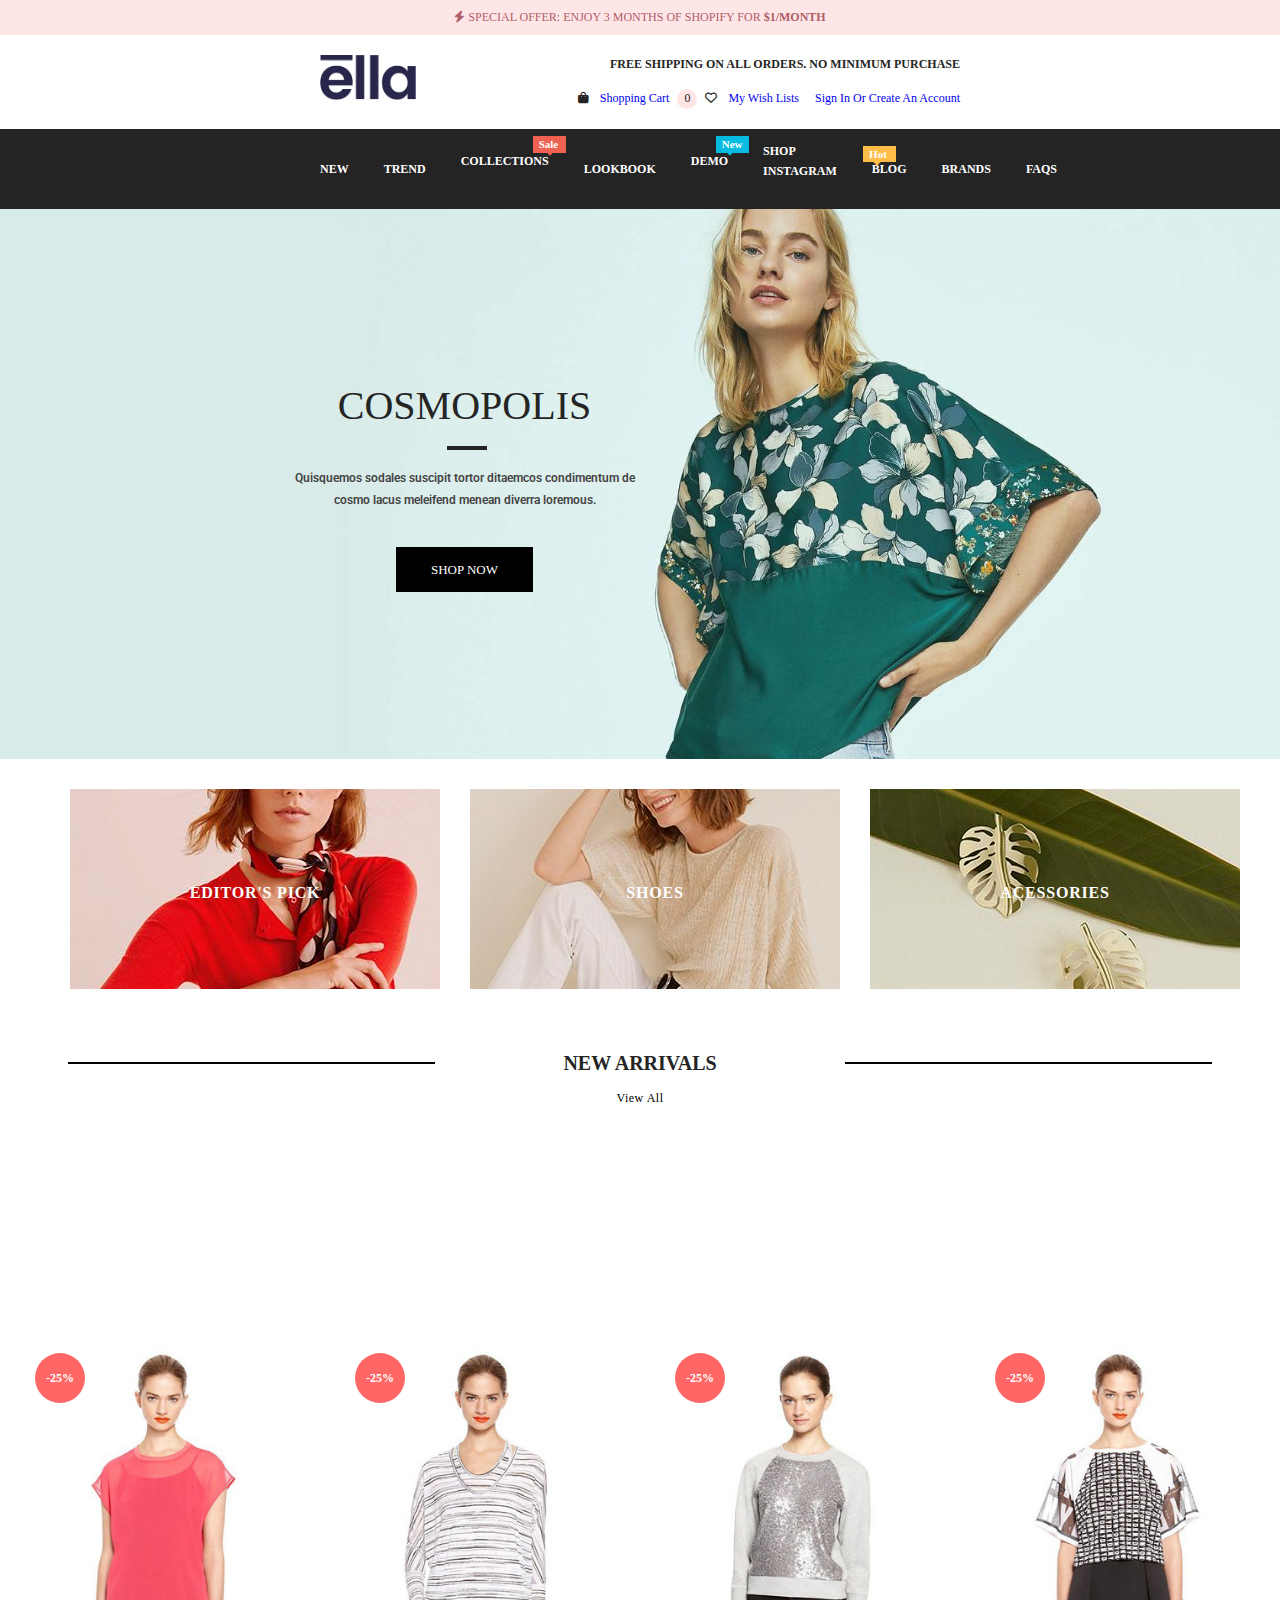
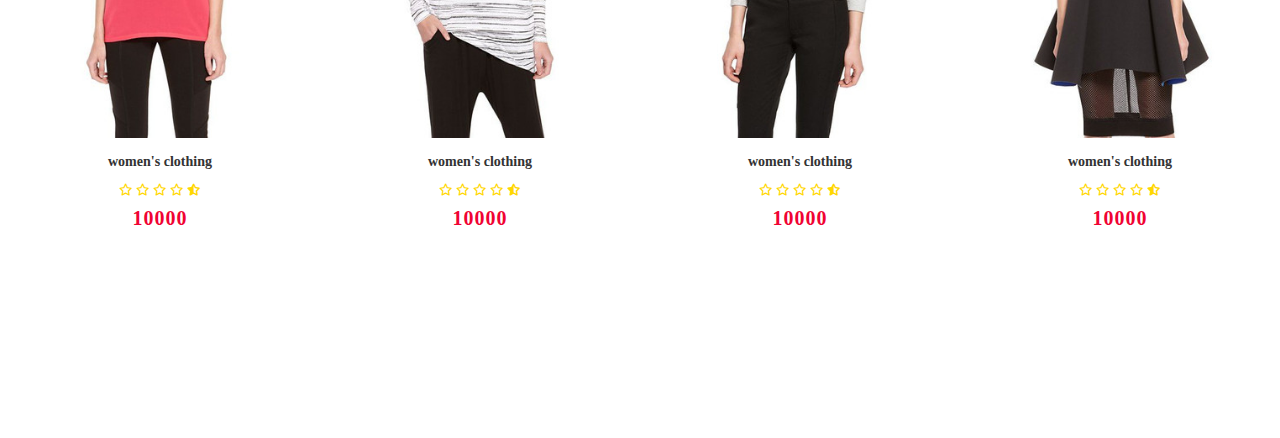
==== index.html @ 079ac56f "card" ====
<!DOCTYPE html>
<html lang="en">
  <head>
    <meta charset="UTF-8" />
    <meta http-equiv="X-UA-Compatible" content="IE=edge" />
    <meta name="viewport" content="width=device-width, initial-scale=1.0" />
    <title>Ella Demo - Test of HaloSoft</title>

    <!-- 
    - favicon
  -->
    <link rel="icon" href="./assets/images/icon.png" type="image/x-icon" />

    <!-- 
    - custom css link
  -->
    <link rel="stylesheet" href="./assets/css/style.css" />

    <!-- 
    - google font link
  -->
    <link rel="preconnect" href="https://fonts.googleapis.com" />
    <link rel="preconnect" href="https://fonts.gstatic.com" crossorigin />
    <link
      href="https://fonts.googleapis.com/css2?family=Roboto:wght@100&display=swap"
      rel="stylesheet"
    />

    <!-- 
    - preload images
  -->
    <link rel="preload" as="image" href="./assets/images/logo.png" />
    <link rel="preload" as="image" href="./assets/images/hero-banner-1.jpg" />
    <link rel="preload" as="image" href="./assets/images/hero-banner-2.jpg" />
    <link rel="preload" as="image" href="./assets/images/hero-banner-3.jpg" />

    <link
      rel="stylesheet"
      href="https://cdnjs.cloudflare.com/ajax/libs/font-awesome/6.4.2/css/all.min.css"
    />
  </head>

  <body id="top">
    <!-- 
    - #HEADER
  -->
    <header class="header">
      <div class="alert">
        <p class="alert-text">
          <i class="fa-solid fa-bolt"></i> special offer: enjoy 3 months of
          shopify for <b>$1/month</b>
        </p>
        <!-- <div class="ribbon"></div> -->
      </div>
      <div class="header-top">
        <div class="header-top-left">
          <a href="#" class="logo">
            <img
              src="./assets/images/logo.png"
              alt="logo"
              width="96"
              height="45"
            />
          </a>
        </div>
        <div class="header-top-right">
          <div class="header-top-right-content">
            <p class="text-noti">
              free shipping on all orders. no minimum purchase
            </p>
          </div>
          <div class="header-top-right-action">
            <div class="header-top-right-action-item">
              <i class="fa-solid fa-bag-shopping"></i
              ><a href="#" class="action-item"> shopping cart </a>
            </div>
            <div class="header-top-right-action-item">
              <p class="count-shopping-cart">0</p>
            </div>
            <div
              class="header-top-right-action-item header-top-right-action-item-middle"
            >
              <i class="fa-regular fa-heart"></i
              ><a href="#" class="action-item"> my wish lists </a>
            </div>
            <div
              class="header-top-right-action-item header-top-right-action-item-end"
            >
              <a href="#" class="action-item"> sign in or create an account </a>
            </div>
          </div>
        </div>
      </div>
      <div class="menu-sticky">
        <div class="menu-container">
          <ul class="menu-container-list">
            <li class="menu-container-list-item">
              <a href="#" class="list-item-link">new</a>
            </li>
            <li class="menu-container-list-item">
              <a href="#" class="list-item-link">trend</a>
            </li>

            <li class="menu-container-list-item">
              <a href="#" class="list-item-link">
                <span class="text">
                  collections
                  <span class="text-new-label">
                    <div class="ribbon-sale">
                      <p class="text-ribbon">Sale</p>
                    </div>
                  </span>
                </span>
              </a>
            </li>

            <li class="menu-container-list-item">
              <a href="#" class="list-item-link">lookbook</a>
            </li>
            <li class="menu-container-list-item">
              <a href="#" class="list-item-link"
                ><span class="text">
                  demo
                  <span class="text-new-label">
                    <div class="ribbon-new">
                      <p class="text-ribbon">new</p>
                    </div>
                  </span>
                </span></a
              >
            </li>
            <li class="menu-container-list-item">
              <a href="#" class="list-item-link"
                ><span class="text">
                  shop instagram
                  <span class="text-new-label">
                    <div class="ribbon-hot">
                      <p class="text-ribbon">hot</p>
                    </div>
                  </span>
                </span></a
              >
            </li>
            <li class="menu-container-list-item">
              <a href="#" class="list-item-link">blog</a>
            </li>
            <li class="menu-container-list-item">
              <a href="#" class="list-item-link">brands</a>
            </li>
            <li class="menu-container-list-item">
              <a href="#" class="list-item-link">faqs</a>
            </li>
          </ul>
        </div>
      </div>
      <main>
        <article>
          <!-- HERO -->
          <div class="container-hero">
            <div class="wrapper">
              <div class="wrapper-holder">
                <div
                  id="hero-1"
                  style="background-image: url('./assets/images/hero-1.png')"
                >
                  <div class="container">
                    <h1 class="hero-title">
                      cosmopolis
                      <div class="hr-bottom-hero-title"></div>
                    </h1>
                    <p class="hero-text">
                      Quisquemos sodales suscipit tortor ditaemcos condimentum
                      de cosmo lacus meleifend menean diverra loremous.
                    </p>
                    <a href="#" class="btn"> Shop Now </a>
                  </div>
                </div>
                <div
                  id="hero-3"
                  style="background-image: url('./assets/images/hero-3.png')"
                ></div>
                <div
                  id="hero-2"
                  style="background-image: url('./assets/images/hero-2.png')"
                >
                  <div class="container">
                    <h1 class="hero-title">
                      cosmopolis
                      <div class="hr-bottom-hero-title"></div>
                    </h1>
                    <p class="hero-text">
                      Quisquemos sodales suscipit tortor ditaemcos condimentum
                      de cosmo lacus meleifend menean diverra loremous.
                    </p>
                    <a href="#" class="btn"> Shop Now </a>
                  </div>
                </div>
              </div>
            </div>
            <div class="button-holder">
              <a href="#hero-1" class="button"></a>
              <a href="#hero-3" class="button"></a>
              <a href="#hero-2" class="button"></a>
            </div>
          </div>
        </article>
      </main>
      <div class="section-themevale">
        <div class="container-section-themevale">
          <div class="themevale-collection">
            <div class="item-collection">
              <div class="image-collection">
                <a href="#" class="image-wrapper">
                  <img
                    class="image-collection-1"
                    src="./assets/images/image-collection-1.jpg"
                    alt=""
                    srcset=""
                  />
                </a>
              </div>
              <div class="content-wrapper">
                <a href="#" class="title">editor's pick</a>
              </div>
            </div>
            <div class="item-collection">
              <div class="image-collection">
                <a href="#" class="image-wrapper">
                  <img
                    src="./assets/images/image-collection-2.jpg"
                    alt=""
                    srcset=""
                  />
                </a>
              </div>
              <div class="content-wrapper">
                <a href="#" class="title">shoes</a>
              </div>
            </div>
            <div class="item-collection">
              <div class="image-collection">
                <a href="#" class="image-wrapper">
                  <img
                    src="./assets/images/image-collection-3.jpg"
                    alt=""
                    srcset=""
                  />
                </a>
              </div>
              <div class="content-wrapper">
                <a href="#" class="title">acessories</a>
              </div>
            </div>
          </div>
        </div>
      </div>
      <div class="container-collection">
        <h2 class="collections-title">new arrivals</h2>
      </div>
      <div class="view-all">
        <a href="#">view all</a>
      </div>
      <div class="container-collection-items">
        <div class="card">
          <img src="./assets/images/card-1.jpg" alt="" srcset="" />
          <span class="discount">-25%</span>
          <div class="panel">
            <a href="#"><i class="fa-regular fa-heart"></i></a>
            <a href="#"><i class="fa-solid fa-share"></i></a>
            <a href="#"><i class="fa-solid fa-magnifying-glass"></i></a>
          </div>
          <a href="#"><button>add to cart</button></a>
          <div class="info">
            <h3>women's clothing</h3>
            <div class="stars">
              <i class="fa-regular fa-star"></i>
              <i class="fa-regular fa-star"></i>
              <i class="fa-regular fa-star"></i>
              <i class="fa-regular fa-star"></i>
              <i class="fa-solid fa-star-half-stroke"></i>
            </div>
            <strong class="price">10000</strong>
          </div>
        </div>
        <div class="card">
          <img src="./assets/images/card-2.jpg" alt="" srcset="" />
          <span class="discount">-25%</span>
          <div class="panel">
            <a href="#"><i class="fa-regular fa-heart"></i></a>
            <a href="#"><i class="fa-solid fa-share"></i></a>
            <a href="#"><i class="fa-solid fa-magnifying-glass"></i></a>
          </div>
          <a href="#"><button>add to cart</button></a>
          <div class="info">
            <h3>women's clothing</h3>
            <div class="stars">
              <i class="fa-regular fa-star"></i>
              <i class="fa-regular fa-star"></i>
              <i class="fa-regular fa-star"></i>
              <i class="fa-regular fa-star"></i>
              <i class="fa-solid fa-star-half-stroke"></i>
            </div>
            <strong class="price">10000</strong>
          </div>
        </div>
        <div class="card">
          <img src="./assets/images/card-4.jpg" alt="" srcset="" />
          <span class="discount">-25%</span>
          <div class="panel">
            <a href="#"><i class="fa-regular fa-heart"></i></a>
            <a href="#"><i class="fa-solid fa-share"></i></a>
            <a href="#"><i class="fa-solid fa-magnifying-glass"></i></a>
          </div>
          <a href="#"><button>add to cart</button></a>
          <div class="info">
            <h3>women's clothing</h3>
            <div class="stars">
              <i class="fa-regular fa-star"></i>
              <i class="fa-regular fa-star"></i>
              <i class="fa-regular fa-star"></i>
              <i class="fa-regular fa-star"></i>
              <i class="fa-solid fa-star-half-stroke"></i>
            </div>
            <strong class="price">10000</strong>
          </div>
        </div>
        <div class="card">
          <img src="./assets/images/card-3.jpg" alt="" srcset="" />
          <span class="discount">-25%</span>
          <div class="panel">
            <a href="#"><i class="fa-regular fa-heart"></i></a>
            <a href="#"><i class="fa-solid fa-share"></i></a>
            <a href="#"><i class="fa-solid fa-magnifying-glass"></i></a>
          </div>
          <a href="#"><button>add to cart</button></a>
          <div class="info">
            <h3>women's clothing</h3>
            <div class="stars">
              <i class="fa-regular fa-star"></i>
              <i class="fa-regular fa-star"></i>
              <i class="fa-regular fa-star"></i>
              <i class="fa-regular fa-star"></i>
              <i class="fa-solid fa-star-half-stroke"></i>
            </div>
            <strong class="price">10000</strong>
          </div>
        </div>
      </div>
    </header>
  </body>
</html>
---- assets/css/style.css ----
/*-----------------------------------*\
  #style.css
\*-----------------------------------*/

/*-----------------------------------*\
  #CUSTOM PROPERTY
\*-----------------------------------*/

:root {
  /**
   * colors
   */

  /* /////////////////// */
  --black-00: hsl(0, 0%, 14%);
  --blue-00: hsl(190, 95%, 45%);
  --blue-01: hsl(223, 48%, 52%);
  --gray-00: hsl(0, 0%, 29%);
  --gray-01: hsl(0, 0%, 91%);
  --gray-02: hsl(0, 0%, 49%);
  --green-00: hsl(165, 83%, 43%);
  --red-00: hsl(0, 100%, 95%);
  --red-01: hsl(353, 34%, 53%);
  --red-02: hsl(6, 83%, 63%);
  --white-00: hsl(0, 0%, 100%);
  --yellow-00: hsl(38, 100%, 64%);
  --yellow-01: hsl(57, 100%, 50%);
  /**
   * gradient color
   */
  --gradient: linear-gradient(to right, transparent 50%, var(--white_30) 100%);

  /**
   * typography
   */
  /* font-family */
  --ff-poppins: "Roboto", sans-serif;
  /* font-size */
  --fs-8: 0.5rem;
  --fs-9: 0.5625rem;
  --fs-10: 0.625rem;
  --fs-11: 0.6875rem;
  --fs-12: 0.75rem;
  --fs-40: 2.5rem;
  /* font-weight */
  --fw-400: 400;
  --fw-500: 500;
  --fw-600: 600;
  --fw-700: 700;
  --fw-800: 800;
  --fw-900: 900;
  --fw-b: bold;

  /**
   * spacing
   */
  --padding-6: 0.375rem;
  --padding-8: 0.5rem;
  --padding-12: 0.75rem;
  --padding-13: 0.8125rem;
  --padding-14: 0.875rem;
  --pading-15: 0.9375rem;
  --padding-16: 1rem;
  --padding-20: 1.25rem;
  --padding-320: 20rem;

  --margin-8: 0.5rem;
  --margin-15: 0.9375rem;
  --margin-25: 1.5625rem;
  --margin-35: 2.1875rem;
  --margin-160: 9.975rem;
  --margin-200: 12.5rem;
  --margin-300: 18.75rem;
  --width-20: 20px;
  /**
   * shadow
   */
  --shadow-1: 0 8px 16px var(--black_15);

  /**
   * radius
   */

  --radius-50: 50px;

  /**
   * transition
   */
  --transition-1: 0.25s ease;
  --transition-2: 0.5s ease;
  --transition-3: 1s ease;
  --cubic-in: cubic-bezier(0.51, 0.03, 0.64, 0.28);
  --cubic-out: cubic-bezier(0.33, 0.85, 0.4, 0.96);
}

/*-----------------------------------*\
  #RESET
\*-----------------------------------*/

*,
*::before,
*::after {
  margin: 0;
  padding: 0;
  box-sizing: border-box;
}
body {
  background-color: var(--white-00);
  color: var(--black-00);
  font-size: var(--fs-12);
  font-weight: var(--fw-500);
  line-height: 1.6;
}
html {
  font-family: var(--ff-roboto);
}
html,
body {
  max-width: 100%;
  overflow-x: hidden;
}
/*-----------------------------------*\
  #REUSED STYLE
\*-----------------------------------*/

/*-----------------------------------*\
  #HEADER
\*-----------------------------------*/
.alert {
  background-color: var(--red-00);
  color: var(--red-01);
  padding-top: var(--padding-8);
  padding-bottom: var(--padding-8);
}
.alert-text {
  text-transform: uppercase;
  font-size: var(--fs-12);
  text-align: center;
  font-weight: var(--fw-500);
}
.header-top {
  display: flex;
  justify-content: space-between;
  padding: var(--padding-20);
  margin: 0 var(--margin-300);
}

.header-top-right-content {
  font-weight: var(--fw-600);
  text-transform: uppercase;
  font-size: var(--fs-12);
  text-align: right;
  margin-bottom: var(--margin-15);
}
.header-top-right-action {
  display: flex;
  float: right;
  text-align: right;
  text-transform: capitalize;
  font-weight: var(--fw-400);
}

.header-top-right-action-item-middle,
.header-top-right-action-item-end {
  margin-left: var(--margin-8);
}
.action-item {
  margin-left: var(--margin-8);
  text-decoration: none;
}

.count-shopping-cart {
  background-color: var(--red-00);
  border-radius: 50%;
  width: 20px;
  height: 20px;
  /* line-height: 20px; */
  text-align: center;
  margin-left: var(--margin-8);
}
.menu-sticky {
  background-color: var(--black-00);
  position: relative;
}
.menu-container {
  margin: 0 auto;
  padding: 0 var(--padding-320);
}

.menu-container-list {
  display: flex;
  /* justify-content: space-between; */
  align-items: center;
  text-transform: uppercase;
  list-style: none;
}

.menu-container-list-item {
  margin-right: var(--margin-35);
  padding-top: var(--padding-13);
  padding-bottom: var(--padding-12);
}
.list-item-link {
  color: white;
  text-decoration: none;
  font-weight: var(--fw-600);
}
.ribbon-sale {
  background-color: var(--red-02);
  height: 16.6px;
  width: 33.24px;
  bottom: 35px;
  left: 72px;
  /* margin: 50px; */
  position: relative;
  box-shadow: var(--shadow-1);
}
.ribbon-sale:before {
  content: "";
  position: absolute;
  top: 10px;
  left: 13px;
  width: 8px;
  height: 8px;
  background-color: var(--red-02);
  transform: rotate(45deg);
}
.text-ribbon {
  position: absolute;
  color: var(--white-00);
  font-size: var(--fs-11);
  font-weight: var(--fw-600);
  text-transform: capitalize;
  padding: 0 var(--padding-6);
}
.ribbon-new {
  background-color: var(--blue-00);
  height: 16.6px;
  width: 33.24px;
  bottom: 35px;
  left: 25px;
  /* margin: 50px; */
  position: relative;
  box-shadow: var(--shadow-1);
}
.ribbon-new:before {
  content: "";
  position: absolute;
  top: 10px;
  left: 10px;
  width: 8px;
  height: 8px;
  background-color: var(--blue-00);
  transform: rotate(45deg);
}
.ribbon-hot {
  background-color: var(--yellow-00);
  height: 16.6px;
  width: 33.24px;
  bottom: 35px;
  left: 100px;
  /* margin: 50px; */
  position: relative;
  box-shadow: var(--shadow-1);
}
.ribbon-hot:before {
  content: "";
  position: absolute;
  top: 10px;
  left: 10px;
  width: 8px;
  height: 8px;
  background-color: var(--yellow-00);
  transform: rotate(45deg);
}
/*-----------------------------------*\
  #MOBILE NAVBAR
\*-----------------------------------*/

/*-----------------------------------*\
  #HERO
\*-----------------------------------*/
.container-hero {
  position: relative;
}
.container-hero .wrap {
  width: 60vw;
  height: 75vh;
  box-shadow: 10px 10px 20px rgba(0, 0, 0, 0.6);
  margin: 5rem auto;
  overflow: hidden;
}
.container-hero .wrapper-holder {
  display: grid;
  grid-template-columns: repeat(3, 100%);
  height: 100%;
  width: 100%;
  animation: slider 30s ease-in-out infinite alternate;
}
.container-hero #hero-1 {
  background-position: center;
}
.container-hero #hero-2 {
  background-position: center;
}
.container-hero #hero-3 {
  background-position: center;
}

.container .button-holder .button {
  background-color: white;
  width: 15px;
  height: 15px;
  border-radius: 15px;
  display: inline-block;
  margin: 0.3rem;
}
.container .button-holder {
  position: absolute;
  left: 45%;
  bottom: 0%;
}
.button:hover {
  box-shadow: 0px 0px 7px 4px rgba(0, 255, 255, 0.6);
}
@keyframes slider {
  0% {
    transform: translateX(0%);
  }
  10% {
    transform: translateX(-100%);
  }
  20% {
    transform: translateX(-100%);
  }
  30% {
    transform: translateX(-200%);
  } /* 
  40% {
    transform: translateX(-200%);
  }
  50% {
    transform: translateX(-200%);
  }
  60% {
    transform: translateX(-300%);
  }
  70% {
    transform: translateX(-300%);
  }
  80% {
    transform: translateX(-300%);
  }
  90% {
    transform: translateX(0%);
  }
  100% {
    transform: translateX(0%);
  } */
}

#hero-1,
#hero-2,
#hero-3 {
  background-repeat: no-repeat;
  background-size: cover;
  background-position: center;
  min-height: 550px;
  display: flex;
  justify-content: space-between;
  align-items: center;
  position: relative;
}
.container {
  padding: 25px 30px;
  text-align: center;
  position: absolute;
  left: 20%;
}
.hero-title {
  margin-bottom: 20px;
  padding-bottom: 12px;
  /* display: block; */
  text-transform: uppercase;
  font-size: var(--fs-40);
  font-weight: 300;
  line-height: 1.5;
  position: relative;
}

.hr-bottom-hero-title {
  width: 40px;
  margin: 0 auto;
  border: 2px solid var(--black-00);
  position: absolute;
  left: 45%;
  top: 70px;
}
.hero-text {
  color: hsl(0, 0%, 27%);
  font-family: "Roboto", sans-serif;
  font-size: 12px;
  line-height: 1.8;
  max-width: 51ch;
  margin-bottom: 35px;
  font-weight: 600;
}
.btn {
  background-color: black;
  color: white;
  font-size: 13px;
  padding: 13px 35px 12px;
  display: flex;
  text-decoration: none;
  text-transform: uppercase;
  width: fit-content;
  margin: 0 auto;
}
.btn:hover {
  background-color: var(--white-00);
  color: var(--black-00);
  transition: 0.3s ease;
}
/*-----------------------------------*\
  #THEMEVALE
\*-----------------------------------*/
.section-themevale {
  padding-top: 30px;
  padding-bottom: 50px;
}
.container-section-themevale {
  /* width: 100%; */
  /* margin: 0; */
  padding: 0 15px;
  max-width: 1200px;
  margin-left: auto;
  margin-right: auto;
  position: relative;
}
.themevale-collection {
  display: flex;
  width: auto;
  max-width: none;
}
.item-collection {
  padding: 0 15px;
  text-align: center;
  position: relative;
  font-size: 1rem;
  color: white;
}
.item-collection:hover {
  font-style: underline;
}
.image-wrapper {
  display: block;
  overflow: hidden;
  position: relative;
} /* width: 100%; */
/* .content-wrapper a {
  padding: 15px;
  position: absolute;
  top: 50%;
  left: 50%;
  transform: translate(-50%, -50%);
  z-index: 3;
  display: block;
 
  text-transform: uppercase;
  text-decoration: none;
  color: white;
  font-weight: 700;
  letter-spacing: 0.05rem;
} */
/* .content-wrapper a:before {
  content: "";
  position: absolute;
  bottom: 12px;
  height: 1px;
  width: 0;
  background-color: white;
  border-radius: 50px;
  transition: width 0.3s ease;
}
.content-wrapper a:hover:before {
  width: 80%;
  align-content: center;
} */
.content-wrapper a {
  position: absolute;
  text-decoration: none;
  color: #a0a0a0;
  letter-spacing: 0.5px;
  padding: 8px;
  top: 50%;
  left: 50%;
  transform: translate(-50%, -50%);
  z-index: 3;
  display: block;
  text-transform: uppercase;
  color: white;
  font-weight: 700;
  letter-spacing: 0.05rem;
}
.content-wrapper a:after {
  content: "";
  position: absolute;
  background-color: #ffffff;
  height: 1px;
  width: 0;
  left: 0;
  bottom: 1px;
  transition: 0.3s;
}
.content-wrapper a:hover {
  color: #ffffff;
}
.content-wrapper a:hover:after {
  width: 100%;
}
/*-----------------------------------*\
  #COLLECTION
\*-----------------------------------*/
.container-collection {
  display: flex;
  justify-content: center;
  align-items: center;
}
.collections-title {
  font-size: 20px;
  text-transform: uppercase;
  display: grid;
  grid-template-columns: 2.4fr 1fr 2.4fr;
  align-items: center;
  column-gap: 8rem;
}
.collections-title:before,
.collections-title:after {
  content: "";
  height: 2px;
  background-color: #000;
  display: inline-block;
}
.view-all {
  text-align: center;
  margin-top: 10px;
  margin-bottom: 30px;
}
.view-all a {
  position: relative;
  text-decoration: none;
  color: black;
  letter-spacing: 0.5px;
  text-transform: capitalize;
  padding: 0 10px;
}
.view-all a:after {
  content: "";
  position: absolute;
  background-color: black;
  height: 1px;
  width: 0;
  left: 0;
  bottom: -2px;
  transition: 0.3s;
}
.view-all a:hover {
  color: black;
}
.view-all a:hover:after {
  width: 90%;
}
.container-collection-items {
  min-height: 100vh;
  display: flex;
  align-items: center;
  justify-content: center;
  flex-wrap: wrap;
  padding: 40px 0;
}
.card {
  height: 500px;
  width: 280px;
  overflow: hidden;
  position: relative;
  margin: 20px;
}
.card img {
  width: 100%;
  height: 80%;
  object-fit: cover;
}
.card .info {
  text-align: center;
  line-height: 25px;
}
.card .info h3 {
  color: #333;
  padding-top: 5px;
}
.card .info .stars i {
  color: gold;
  padding: 10px 0;
}
.card .info .price {
  font-size: 20px;
  color: #f00333;
  letter-spacing: 1px;
}
.card .discount {
  position: absolute;
  top: 15px;
  left: 15px;
  height: 50px;
  width: 50px;
  display: block;
  background-color: rgba(255, 0, 0, 0.6);
  color: #fff;
  font-weight: bold;
  border-radius: 50%;
  text-align: center;
  line-height: 50px;
}
.card .panel {
  position: absolute;
  top: 15px;
  right: -50%;
  width: 45px;
  background: rgba(255, 255, 255, 0.8);
  display: flex;
  align-items: center;
  flex-flow: column;
  opacity: 0;
}
.card:hover .panel {
  right: 15px;
  opacity: 1;
}
.card .panel a {
  font-size: 20px;
  color: #333;
  margin: 15px 0;
}
.card .panel a:hover {
  color: rgba(255, 0, 0, 0.9);
}
.card button {
  position: absolute;
  left: 50%;
  bottom: 0%;
  width: 140px;
  border: none;
  outline: none;
  background: rgba(0, 0, 0, 0.6);
  color: #fff;
  font-size: 15px;
  transform: translateX(-50%);
  font-weight: 600;
  cursor: pointer;
  opacity: 0;
  transition-delay: 0.2s;
}
.card:hover button {
  opacity: 1;
  bottom: 25%;
}
.card button:hover {
  background: rgba(255, 0, 0, 0.6);
}
/*-----------------------------------*\
  #SHOP
\*-----------------------------------*/

/*-----------------------------------*\
  #BANNER
\*-----------------------------------*/

/*-----------------------------------*\
  #FEATURE
\*-----------------------------------*/

/*-----------------------------------*\
  #OFFER
\*-----------------------------------*/

/*-----------------------------------*\
  #BLOG
\*-----------------------------------*/

/*-----------------------------------*\
  #FOOTER
\*-----------------------------------*/

/*-----------------------------------*\
  #BACK TO TOP
\*-----------------------------------*/

/*-----------------------------------*\
  #MEDIA QUERIES
\*-----------------------------------*/

/**
 * responsive for larger than 575px screen
 */

/**
   * HEADER
   */

/**
   * HERO
   */

/**
   * BANNER
   */

/**
   * OFFER
   */

/**
 * responsive for larger than 768px screen
 */

/**
   * CUSTOM PROPERTY
   */

/**
     * typography
     */

/**
   * REUSED STYLE
   */

/**
   * COLLECTION
   */

/**
   * BANNER
   */

/**
   * OFFER
   */

/**
   * FOOTER
   */

/**
 * responsive for larger than 992px screen
 */

/**
   * CUSTOM PROPERTY
   */

/**
     * spacing
     */

/**
   * REUSED STYLE
   */

/**
   * COLLECTION
   */

/**
   * BANNER
   */

/**
   * OFFER
   */

/**
   * FOOTER
   */

/**
 * responsive for larger than 1200px screen
 */

/**
   * REUSED STYLE
   */

/**
   * HEADER
   */

/**
   * HERO
   */

/**
   * BANNER
   */

/**
   * FEATURE
   */

/**
   * OFFER
   */
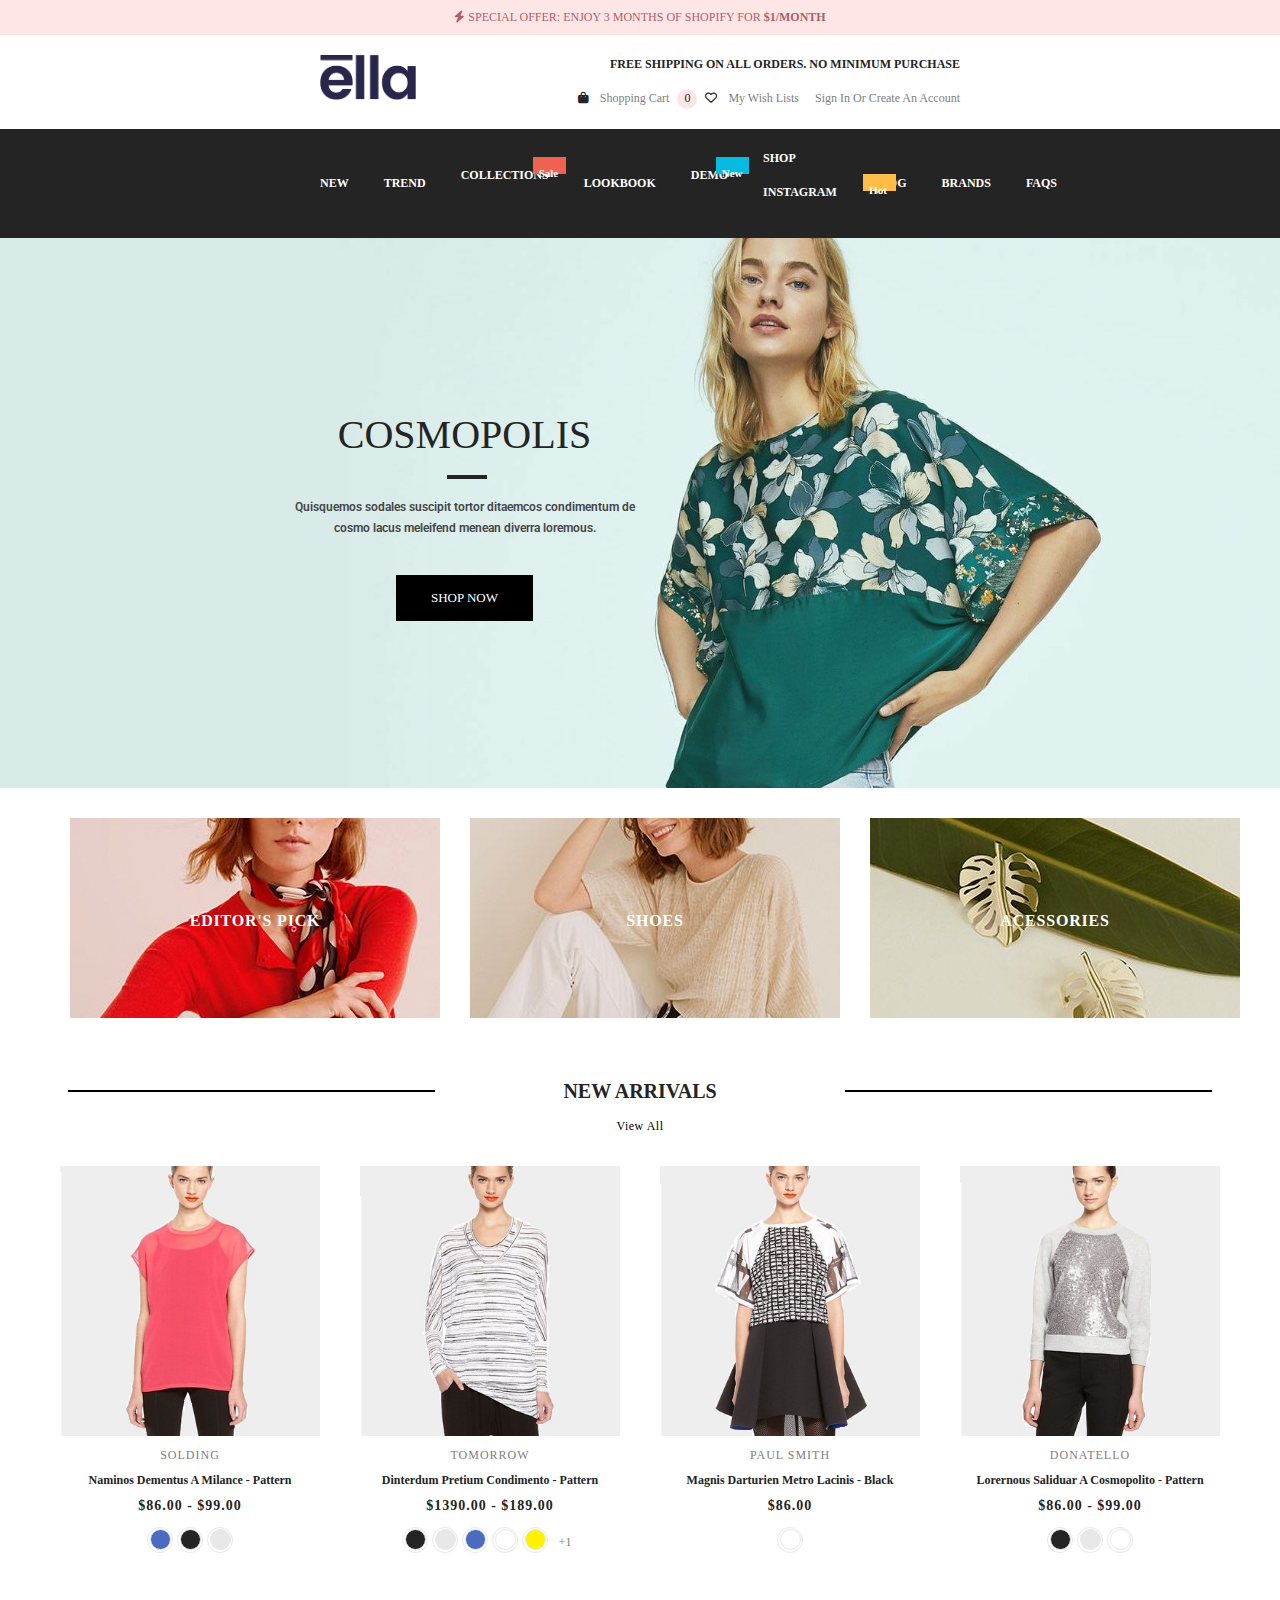
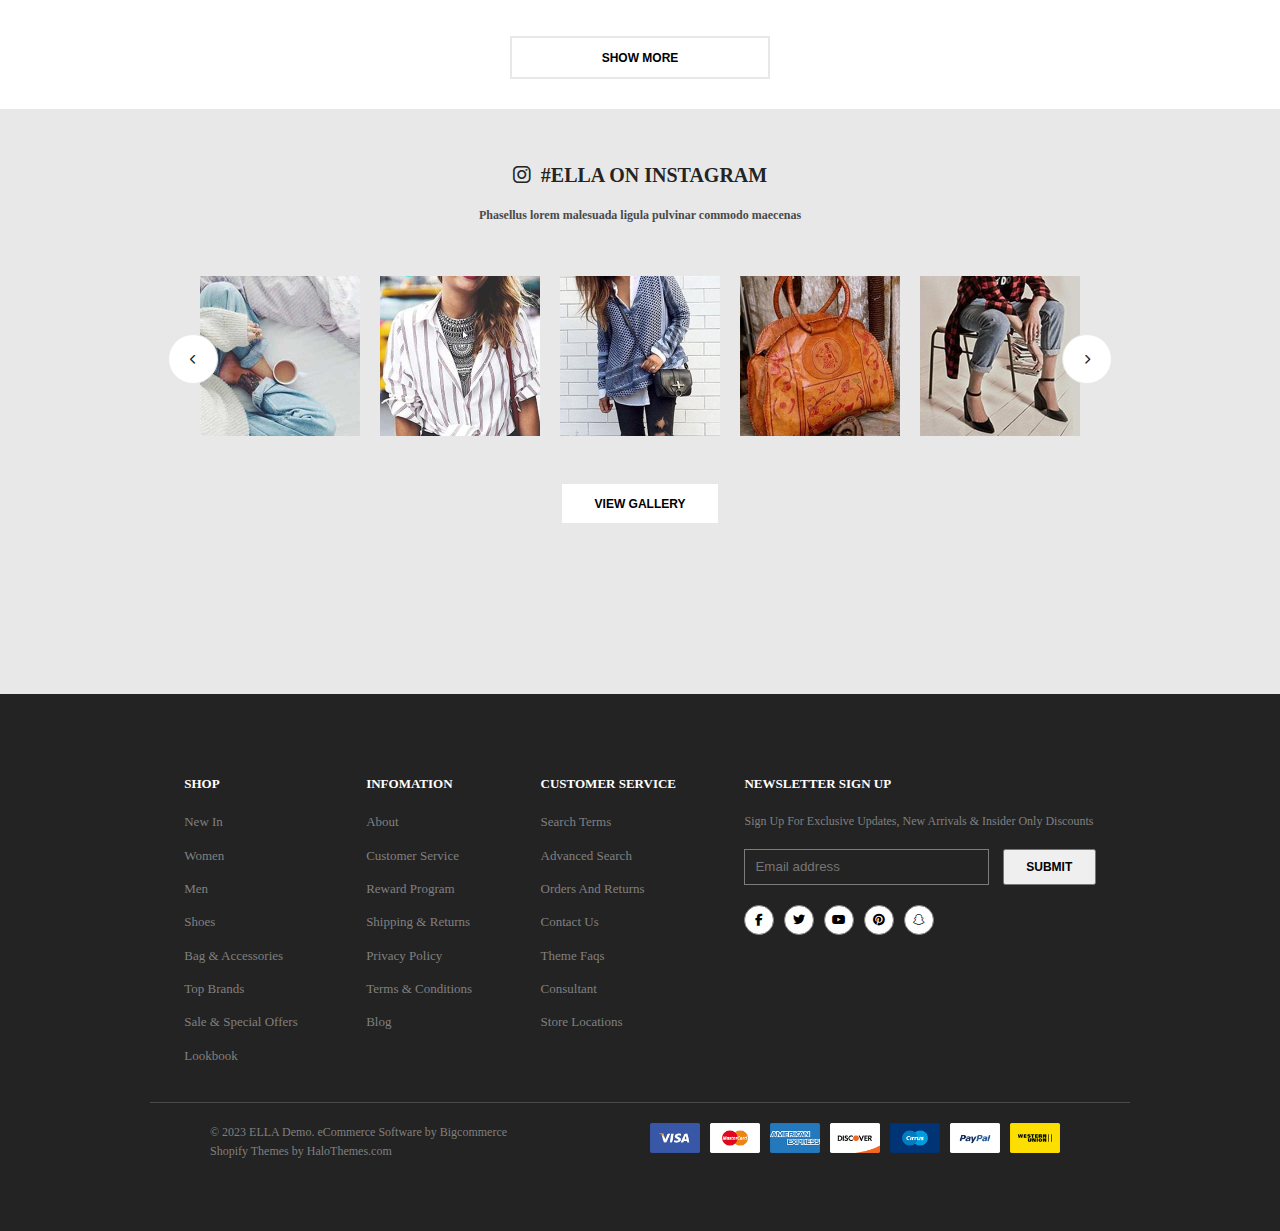
==== commit b39db187: "section instagram and footer" ====
--- a/index.html
+++ b/index.html
@@ -38,6 +38,7 @@
       rel="stylesheet"
       href="https://cdnjs.cloudflare.com/ajax/libs/font-awesome/6.4.2/css/all.min.css"
     />
+    <script src="./assets/js/script.js" defer></script>
   </head>
 
   <body id="top">
@@ -91,261 +92,516 @@
           </div>
         </div>
       </div>
-      <div class="menu-sticky">
-        <div class="menu-container">
-          <ul class="menu-container-list">
-            <li class="menu-container-list-item">
-              <a href="#" class="list-item-link">new</a>
-            </li>
-            <li class="menu-container-list-item">
-              <a href="#" class="list-item-link">trend</a>
-            </li>
-
-            <li class="menu-container-list-item">
-              <a href="#" class="list-item-link">
-                <span class="text">
-                  collections
-                  <span class="text-new-label">
-                    <div class="ribbon-sale">
-                      <p class="text-ribbon">Sale</p>
-                    </div>
-                  </span>
+    </header>
+
+    <div class="menu-sticky">
+      <div class="menu-container">
+        <ul class="menu-container-list">
+          <li class="menu-container-list-item">
+            <a href="#" class="list-item-link">new</a>
+          </li>
+          <li class="menu-container-list-item">
+            <a href="#" class="list-item-link">trend</a>
+          </li>
+
+          <li class="menu-container-list-item">
+            <a href="#" class="list-item-link">
+              <span class="text">
+                collections
+                <span class="text-new-label">
+                  <div class="ribbon-sale">
+                    <p class="text-ribbon">Sale</p>
+                  </div>
                 </span>
+              </span>
+            </a>
+          </li>
+
+          <li class="menu-container-list-item">
+            <a href="#" class="list-item-link">lookbook</a>
+          </li>
+          <li class="menu-container-list-item">
+            <a href="#" class="list-item-link"
+              ><span class="text">
+                demo
+                <span class="text-new-label">
+                  <div class="ribbon-new">
+                    <p class="text-ribbon">new</p>
+                  </div>
+                </span>
+              </span></a
+            >
+          </li>
+          <li class="menu-container-list-item">
+            <a href="#" class="list-item-link"
+              ><span class="text">
+                shop instagram
+                <span class="text-new-label">
+                  <div class="ribbon-hot">
+                    <p class="text-ribbon">hot</p>
+                  </div>
+                </span>
+              </span></a
+            >
+          </li>
+          <li class="menu-container-list-item">
+            <a href="#" class="list-item-link">blog</a>
+          </li>
+          <li class="menu-container-list-item">
+            <a href="#" class="list-item-link">brands</a>
+          </li>
+          <li class="menu-container-list-item">
+            <a href="#" class="list-item-link">faqs</a>
+          </li>
+        </ul>
+      </div>
+    </div>
+    <main>
+      <article>
+        <!-- HERO -->
+        <div class="container-hero">
+          <div class="wrapper">
+            <div class="wrapper-holder">
+              <div
+                id="hero-1"
+                style="background-image: url('./assets/images/hero-1.png')"
+              >
+                <div class="container">
+                  <h1 class="hero-title">
+                    cosmopolis
+                    <div class="hr-bottom-hero-title"></div>
+                  </h1>
+                  <p class="hero-text">
+                    Quisquemos sodales suscipit tortor ditaemcos condimentum de
+                    cosmo lacus meleifend menean diverra loremous.
+                  </p>
+                  <a href="#" class="btn"> Shop Now </a>
+                </div>
+              </div>
+              <div
+                id="hero-3"
+                style="background-image: url('./assets/images/hero-3.png')"
+              ></div>
+              <div
+                id="hero-2"
+                style="background-image: url('./assets/images/hero-2.png')"
+              >
+                <div class="container">
+                  <h1 class="hero-title">
+                    cosmopolis
+                    <div class="hr-bottom-hero-title"></div>
+                  </h1>
+                  <p class="hero-text">
+                    Quisquemos sodales suscipit tortor ditaemcos condimentum de
+                    cosmo lacus meleifend menean diverra loremous.
+                  </p>
+                  <a href="#" class="btn"> Shop Now </a>
+                </div>
+              </div>
+            </div>
+          </div>
+          <div class="button-holder">
+            <a href="#hero-1" class="button"></a>
+            <a href="#hero-3" class="button"></a>
+            <a href="#hero-2" class="button"></a>
+          </div>
+        </div>
+      </article>
+    </main>
+    <div class="section-themevale">
+      <div class="container-section-themevale">
+        <div class="themevale-collection">
+          <div class="item-collection">
+            <div class="image-collection">
+              <a href="#" class="image-wrapper">
+                <img
+                  class="image-collection-1"
+                  src="./assets/images/image-collection-1.jpg"
+                  alt=""
+                  srcset=""
+                />
               </a>
-            </li>
-
-            <li class="menu-container-list-item">
-              <a href="#" class="list-item-link">lookbook</a>
-            </li>
-            <li class="menu-container-list-item">
-              <a href="#" class="list-item-link"
-                ><span class="text">
-                  demo
-                  <span class="text-new-label">
-                    <div class="ribbon-new">
-                      <p class="text-ribbon">new</p>
-                    </div>
-                  </span>
-                </span></a
-              >
-            </li>
-            <li class="menu-container-list-item">
-              <a href="#" class="list-item-link"
-                ><span class="text">
-                  shop instagram
-                  <span class="text-new-label">
-                    <div class="ribbon-hot">
-                      <p class="text-ribbon">hot</p>
-                    </div>
-                  </span>
-                </span></a
-              >
-            </li>
-            <li class="menu-container-list-item">
-              <a href="#" class="list-item-link">blog</a>
-            </li>
-            <li class="menu-container-list-item">
-              <a href="#" class="list-item-link">brands</a>
-            </li>
-            <li class="menu-container-list-item">
-              <a href="#" class="list-item-link">faqs</a>
+            </div>
+            <div class="content-wrapper">
+              <a href="#" class="title">editor's pick</a>
+            </div>
+          </div>
+          <div class="item-collection">
+            <div class="image-collection">
+              <a href="#" class="image-wrapper">
+                <img
+                  src="./assets/images/image-collection-2.jpg"
+                  alt=""
+                  srcset=""
+                />
+              </a>
+            </div>
+            <div class="content-wrapper">
+              <a href="#" class="title">shoes</a>
+            </div>
+          </div>
+          <div class="item-collection">
+            <div class="image-collection">
+              <a href="#" class="image-wrapper">
+                <img
+                  src="./assets/images/image-collection-3.jpg"
+                  alt=""
+                  srcset=""
+                />
+              </a>
+            </div>
+            <div class="content-wrapper">
+              <a href="#" class="title">acessories</a>
+            </div>
+          </div>
+        </div>
+      </div>
+    </div>
+    <div class="container-collection">
+      <h2 class="collections-title">new arrivals</h2>
+    </div>
+    <div class="view-all">
+      <a href="#">view all</a>
+    </div>
+    <div class="container-collection-items">
+      <div class="card">
+        <img src="./assets/images/card-1.jpg" alt="" />
+        <!-- <span class="discount">-25%</span> -->
+        <div class="panel">
+          <a href="#" class="fas fa-heart"></a>
+          <a href="#" class="fas fa-eye"></a>
+        </div>
+        <a href="#"><button>add to cart</button></a>
+        <div class="btn-after"></div>
+        <div class="info">
+          <p class="sub-status">solding</p>
+          <h4>naminos dementus a milance - pattern</h4>
+
+          <strong class="price">$86.00 - $99.00</strong>
+          <div class="type-collection">
+            <div class="circle">
+              <div class="circle-after">
+                <div class="circle-before circle-blue"></div>
+              </div>
+            </div>
+            <div class="circle">
+              <div class="circle-after">
+                <div class="circle-before circle-black"></div>
+              </div>
+            </div>
+            <div class="circle">
+              <div class="circle-after">
+                <div class="circle-before circle-gray"></div>
+              </div>
+            </div>
+          </div>
+        </div>
+      </div>
+      <div class="card">
+        <img src="./assets/images/card-2.jpg" alt="" />
+        <!-- <span class="discount">-25%</span> -->
+        <div class="panel">
+          <a href="#" class="fas fa-heart"></a>
+          <a href="#" class="fas fa-eye"></a>
+        </div>
+
+        <a href="#">
+          <button class="btn-before">add to cart</button>
+        </a>
+        <div class="btn-after"></div>
+        <div class="info">
+          <p class="sub-status">tomorrow</p>
+
+          <h4>Dinterdum Pretium Condimento - pattern</h4>
+
+          <strong class="price">$1390.00 - $189.00</strong>
+          <div class="type-collection">
+            <div class="circle">
+              <div class="circle-after">
+                <div class="circle-before circle-black"></div>
+              </div>
+            </div>
+            <div class="circle">
+              <div class="circle-after">
+                <div class="circle-before circle-gray"></div>
+              </div>
+            </div>
+            <div class="circle">
+              <div class="circle-after">
+                <div class="circle-before circle-blue"></div>
+              </div>
+            </div>
+            <div class="circle">
+              <div class="circle-after">
+                <div class="circle-before circle-green"></div>
+              </div>
+            </div>
+            <div class="circle">
+              <div class="circle-after">
+                <div class="circle-before circle-yellow"></div>
+              </div>
+            </div>
+            <div class="circle">
+              <div class="circle-after-num">
+                <div class="circle-before-num"><p class="c-num">+1</p></div>
+              </div>
+            </div>
+          </div>
+        </div>
+      </div>
+      <div class="card">
+        <img src="./assets/images/card-3.jpg" alt="" />
+        <!-- <span class="discount">-25%</span> -->
+        <div class="panel">
+          <a href="#" class="fas fa-heart"></a>
+          <a href="#" class="fas fa-eye"></a>
+        </div>
+        <a href="#"><button>add to cart</button></a>
+        <div class="btn-after"></div>
+        <div class="info">
+          <p class="sub-status">paul smith</p>
+
+          <h4>Magnis Darturien Metro Lacinis - Black</h4>
+
+          <strong class="price">$86.00</strong>
+          <div class="type-collection">
+            <div class="circle">
+              <div class="circle-after">
+                <div class="circle-before circle-white"></div>
+              </div>
+            </div>
+          </div>
+        </div>
+      </div>
+      <div class="card">
+        <img src="./assets/images/card-4.jpg" alt="" />
+        <div class="panel">
+          <a href="#" class="fas fa-heart"></a>
+          <a href="#" class="fas fa-eye"></a>
+        </div>
+        <a href="#"><button>add to cart</button></a>
+        <div class="btn-after"></div>
+        <div class="info">
+          <p class="sub-status">donatello</p>
+          <h4>Lorernous Saliduar A Cosmopolito - pattern</h4>
+          <strong class="price">$86.00 - $99.00</strong>
+          <div class="type-collection">
+            <div class="circle">
+              <div class="circle-after">
+                <div class="circle-before circle-black"></div>
+              </div>
+            </div>
+            <div class="circle">
+              <div class="circle-after">
+                <div class="circle-before circle-gray"></div>
+              </div>
+            </div>
+            <div class="circle">
+              <div class="circle-after">
+                <div class="circle-before circle-green"></div>
+              </div>
+            </div>
+          </div>
+        </div>
+      </div>
+    </div>
+    <div class="button-show-more">
+      <a href="#"><button>show more</button></a>
+    </div>
+    <div class="post-with-instagram">
+      <div class="container-instagram">
+        <p class="title-instagram">
+          <i class="fa-brands fa-instagram"></i>#ella on instagram
+        </p>
+        <p class="sub-title">
+          Phasellus lorem malesuada ligula pulvinar commodo maecenas
+        </p>
+        <div class="gallery-wrap">
+          <div class="back-button" id="backBtn">
+            <i class="fa-solid fa-chevron-left"></i>
+          </div>
+          <div class="gallery">
+            <div>
+              <span><img src="./assets/images/img-1.jpg" /></span>
+              <span><img src="./assets/images/img-2.jpg" /></span>
+              <span><img src="./assets/images/img-3.jpg" /></span>
+              <span><img src="./assets/images/img-4.jpg" /></span>
+              <span><img src="./assets/images/img-5.jpg" /></span>
+            </div>
+            <div>
+              <span><img src="./assets/images/img-6.jpg" /></span>
+              <span><img src="./assets/images/img-7.jpg" /></span>
+              <span><img src="./assets/images/img-8.jpg" /></span>
+              <span><img src="./assets/images/img-9.jpg" /></span>
+              <span><img src="./assets/images/img-10.jpg" /></span>
+            </div>
+          </div>
+          <div class="back-button" id="nextBtn">
+            <i class="fa-solid fa-chevron-right"></i>
+          </div>
+        </div>
+        <div class="button-view-gallery">
+          <a href="#"><button>view gallery</button></a>
+        </div>
+      </div>
+    </div>
+    <footer class="footer-container">
+      <div class="footer-top">
+        <div class="item-shop">
+          <p class="title-item">shop</p>
+          <ul>
+            <li><a href="#">new in</a></li>
+            <li><a href="#">women</a></li>
+            <li><a href="#">men</a></li>
+            <li><a href="#">shoes</a></li>
+            <li><a href="#">bag & accessories</a></li>
+            <li><a href="#">top brands</a></li>
+            <li><a href="#">sale & special offers</a></li>
+            <li><a href="#">lookbook</a></li>
+          </ul>
+        </div>
+        <div class="item-infomation">
+          <p class="title-item">infomation</p>
+          <ul>
+            <li><a href="#">about</a></li>
+            <li><a href="#">customer service</a></li>
+            <li><a href="#">reward program</a></li>
+            <li><a href="#">shipping & returns</a></li>
+            <li><a href="#">privacy policy</a></li>
+            <li><a href="#">terms & conditions</a></li>
+            <li><a href="#">blog</a></li>
+          </ul>
+        </div>
+        <div class="item-customer-service">
+          <p class="title-item">customer service</p>
+          <ul>
+            <li><a href="#">search terms</a></li>
+            <li><a href="#">advanced search</a></li>
+            <li><a href="#">orders and returns</a></li>
+            <li><a href="#">contact us</a></li>
+            <li><a href="#">theme faqs</a></li>
+            <li><a href="#">consultant</a></li>
+            <li><a href="#">store locations</a></li>
+          </ul>
+        </div>
+        <div class="stay-connected">
+          <p class="title-item">newsletter sign up</p>
+          <ul>
+            <li>
+              <p class="sub-title-item">
+                Sign up for exclusive updates, new arrivals & insider only
+                discounts
+              </p>
             </li>
           </ul>
-        </div>
-      </div>
-      <main>
-        <article>
-          <!-- HERO -->
-          <div class="container-hero">
-            <div class="wrapper">
-              <div class="wrapper-holder">
-                <div
-                  id="hero-1"
-                  style="background-image: url('./assets/images/hero-1.png')"
-                >
-                  <div class="container">
-                    <h1 class="hero-title">
-                      cosmopolis
-                      <div class="hr-bottom-hero-title"></div>
-                    </h1>
-                    <p class="hero-text">
-                      Quisquemos sodales suscipit tortor ditaemcos condimentum
-                      de cosmo lacus meleifend menean diverra loremous.
-                    </p>
-                    <a href="#" class="btn"> Shop Now </a>
-                  </div>
-                </div>
-                <div
-                  id="hero-3"
-                  style="background-image: url('./assets/images/hero-3.png')"
-                ></div>
-                <div
-                  id="hero-2"
-                  style="background-image: url('./assets/images/hero-2.png')"
-                >
-                  <div class="container">
-                    <h1 class="hero-title">
-                      cosmopolis
-                      <div class="hr-bottom-hero-title"></div>
-                    </h1>
-                    <p class="hero-text">
-                      Quisquemos sodales suscipit tortor ditaemcos condimentum
-                      de cosmo lacus meleifend menean diverra loremous.
-                    </p>
-                    <a href="#" class="btn"> Shop Now </a>
-                  </div>
-                </div>
-              </div>
-            </div>
-            <div class="button-holder">
-              <a href="#hero-1" class="button"></a>
-              <a href="#hero-3" class="button"></a>
-              <a href="#hero-2" class="button"></a>
-            </div>
-          </div>
-        </article>
-      </main>
-      <div class="section-themevale">
-        <div class="container-section-themevale">
-          <div class="themevale-collection">
-            <div class="item-collection">
-              <div class="image-collection">
-                <a href="#" class="image-wrapper">
-                  <img
-                    class="image-collection-1"
-                    src="./assets/images/image-collection-1.jpg"
-                    alt=""
-                    srcset=""
-                  />
-                </a>
-              </div>
-              <div class="content-wrapper">
-                <a href="#" class="title">editor's pick</a>
-              </div>
-            </div>
-            <div class="item-collection">
-              <div class="image-collection">
-                <a href="#" class="image-wrapper">
-                  <img
-                    src="./assets/images/image-collection-2.jpg"
-                    alt=""
-                    srcset=""
-                  />
-                </a>
-              </div>
-              <div class="content-wrapper">
-                <a href="#" class="title">shoes</a>
-              </div>
-            </div>
-            <div class="item-collection">
-              <div class="image-collection">
-                <a href="#" class="image-wrapper">
-                  <img
-                    src="./assets/images/image-collection-3.jpg"
-                    alt=""
-                    srcset=""
-                  />
-                </a>
-              </div>
-              <div class="content-wrapper">
-                <a href="#" class="title">acessories</a>
-              </div>
-            </div>
-          </div>
-        </div>
-      </div>
-      <div class="container-collection">
-        <h2 class="collections-title">new arrivals</h2>
-      </div>
-      <div class="view-all">
-        <a href="#">view all</a>
-      </div>
-      <div class="container-collection-items">
-        <div class="card">
-          <img src="./assets/images/card-1.jpg" alt="" srcset="" />
-          <span class="discount">-25%</span>
-          <div class="panel">
-            <a href="#"><i class="fa-regular fa-heart"></i></a>
-            <a href="#"><i class="fa-solid fa-share"></i></a>
-            <a href="#"><i class="fa-solid fa-magnifying-glass"></i></a>
-          </div>
-          <a href="#"><button>add to cart</button></a>
-          <div class="info">
-            <h3>women's clothing</h3>
-            <div class="stars">
-              <i class="fa-regular fa-star"></i>
-              <i class="fa-regular fa-star"></i>
-              <i class="fa-regular fa-star"></i>
-              <i class="fa-regular fa-star"></i>
-              <i class="fa-solid fa-star-half-stroke"></i>
-            </div>
-            <strong class="price">10000</strong>
-          </div>
-        </div>
-        <div class="card">
-          <img src="./assets/images/card-2.jpg" alt="" srcset="" />
-          <span class="discount">-25%</span>
-          <div class="panel">
-            <a href="#"><i class="fa-regular fa-heart"></i></a>
-            <a href="#"><i class="fa-solid fa-share"></i></a>
-            <a href="#"><i class="fa-solid fa-magnifying-glass"></i></a>
-          </div>
-          <a href="#"><button>add to cart</button></a>
-          <div class="info">
-            <h3>women's clothing</h3>
-            <div class="stars">
-              <i class="fa-regular fa-star"></i>
-              <i class="fa-regular fa-star"></i>
-              <i class="fa-regular fa-star"></i>
-              <i class="fa-regular fa-star"></i>
-              <i class="fa-solid fa-star-half-stroke"></i>
-            </div>
-            <strong class="price">10000</strong>
-          </div>
-        </div>
-        <div class="card">
-          <img src="./assets/images/card-4.jpg" alt="" srcset="" />
-          <span class="discount">-25%</span>
-          <div class="panel">
-            <a href="#"><i class="fa-regular fa-heart"></i></a>
-            <a href="#"><i class="fa-solid fa-share"></i></a>
-            <a href="#"><i class="fa-solid fa-magnifying-glass"></i></a>
-          </div>
-          <a href="#"><button>add to cart</button></a>
-          <div class="info">
-            <h3>women's clothing</h3>
-            <div class="stars">
-              <i class="fa-regular fa-star"></i>
-              <i class="fa-regular fa-star"></i>
-              <i class="fa-regular fa-star"></i>
-              <i class="fa-regular fa-star"></i>
-              <i class="fa-solid fa-star-half-stroke"></i>
-            </div>
-            <strong class="price">10000</strong>
-          </div>
-        </div>
-        <div class="card">
-          <img src="./assets/images/card-3.jpg" alt="" srcset="" />
-          <span class="discount">-25%</span>
-          <div class="panel">
-            <a href="#"><i class="fa-regular fa-heart"></i></a>
-            <a href="#"><i class="fa-solid fa-share"></i></a>
-            <a href="#"><i class="fa-solid fa-magnifying-glass"></i></a>
-          </div>
-          <a href="#"><button>add to cart</button></a>
-          <div class="info">
-            <h3>women's clothing</h3>
-            <div class="stars">
-              <i class="fa-regular fa-star"></i>
-              <i class="fa-regular fa-star"></i>
-              <i class="fa-regular fa-star"></i>
-              <i class="fa-regular fa-star"></i>
-              <i class="fa-solid fa-star-half-stroke"></i>
-            </div>
-            <strong class="price">10000</strong>
-          </div>
-        </div>
-      </div>
-    </header>
+
+          <div class="form-email">
+            <input
+              type="text"
+              placeholder="Email address"
+              class="email-input"
+            />
+            <button class="btn-submit">submit</button>
+          </div>
+          <div class="item-social-network">
+            <a href="#" class="social-network">
+              <i class="fa-brands fa-facebook-f"></i>
+            </a>
+            <a href="#" class="social-network">
+              <i class="fa-brands fa-twitter"></i>
+            </a>
+            <a href="#" class="social-network">
+              <i class="fa-brands fa-youtube"></i>
+            </a>
+            <a href="#" class="social-network">
+              <i class="fa-brands fa-pinterest"></i>
+            </a>
+
+            <a href="#" class="social-network">
+              <i class="fa-brands fa-snapchat"></i>
+            </a>
+          </div>
+        </div>
+      </div>
+
+      <!-- <hr class="hr-footer" /> -->
+      <div class="footer-bottom">
+        <div class="license">
+          <p>© 2023 ELLA Demo. eCommerce Software by Bigcommerce</p>
+          <p>Shopify Themes by HaloThemes.com</p>
+        </div>
+        <div class="payment">
+          <div class="payment-item">
+            <img
+              src="./assets/images/payment-1.png"
+              alt=""
+              srcset=""
+              width="200"
+              height="30"
+            />
+          </div>
+          <div class="payment-item">
+            <img
+              src="./assets/images/payment-2.png"
+              alt=""
+              srcset=""
+              width="200"
+              height="30"
+            />
+          </div>
+          <div class="payment-item">
+            <img
+              src="./assets/images/payment-3.png"
+              alt=""
+              srcset=""
+              width="200"
+              height="30"
+            />
+          </div>
+          <div class="payment-item">
+            <img
+              src="./assets/images/payment-4.png"
+              alt=""
+              srcset=""
+              width="200"
+              height="30"
+            />
+          </div>
+          <div class="payment-item">
+            <img
+              src="./assets/images/payment-5.png"
+              alt=""
+              srcset=""
+              width="200"
+              height="30"
+            />
+          </div>
+          <div class="payment-item">
+            <img
+              src="./assets/images/payment-6.png"
+              alt=""
+              srcset=""
+              width="200"
+              height="30"
+            />
+          </div>
+          <div class="payment-item">
+            <img
+              src="./assets/images/payment-7.png"
+              alt=""
+              srcset=""
+              width="200"
+              height="30"
+            />
+          </div>
+        </div>
+      </div>
+    </footer>
+    <!-- </header> -->
+    <div class="button-fixed-group">
+      <a href="#" class="to-top">
+        <i class="fa-solid fa-up-long"></i>
+      </a>
+    </div>
   </body>
 </html>
--- a/assets/css/style.css
+++ b/assets/css/style.css
@@ -113,6 +113,7 @@
 }
 html {
   font-family: var(--ff-roboto);
+  scroll-behavior: smooth;
 }
 html,
 body {
@@ -456,36 +457,7 @@
   display: block;
   overflow: hidden;
   position: relative;
-} /* width: 100%; */
-/* .content-wrapper a {
-  padding: 15px;
-  position: absolute;
-  top: 50%;
-  left: 50%;
-  transform: translate(-50%, -50%);
-  z-index: 3;
-  display: block;
- 
-  text-transform: uppercase;
-  text-decoration: none;
-  color: white;
-  font-weight: 700;
-  letter-spacing: 0.05rem;
-} */
-/* .content-wrapper a:before {
-  content: "";
-  position: absolute;
-  bottom: 12px;
-  height: 1px;
-  width: 0;
-  background-color: white;
-  border-radius: 50px;
-  transition: width 0.3s ease;
-}
-.content-wrapper a:hover:before {
-  width: 80%;
-  align-content: center;
-} */
+}
 .content-wrapper a {
   position: absolute;
   text-decoration: none;
@@ -544,7 +516,7 @@
 .view-all {
   text-align: center;
   margin-top: 10px;
-  margin-bottom: 30px;
+  margin-bottom: 10px;
 }
 .view-all a {
   position: relative;
@@ -570,24 +542,28 @@
 .view-all a:hover:after {
   width: 90%;
 }
+
 .container-collection-items {
-  min-height: 100vh;
+  text-transform: capitalize;
+  text-decoration: none;
+  transition: all 0.2s linear;
+  /* min-height: 90vh; */
   display: flex;
   align-items: center;
   justify-content: center;
   flex-wrap: wrap;
-  padding: 40px 0;
+  padding: 0;
 }
 .card {
-  height: 500px;
-  width: 280px;
+  height: 450px;
+  width: 260px;
   overflow: hidden;
   position: relative;
   margin: 20px;
 }
 .card img {
   width: 100%;
-  height: 80%;
+  height: 60%;
   object-fit: cover;
 }
 .card .info {
@@ -596,16 +572,24 @@
 }
 .card .info h3 {
   color: #333;
-  padding-top: 5px;
+  /* padding-top: 5px; */
 }
 .card .info .stars i {
   color: gold;
   padding: 10px 0;
 }
 .card .info .price {
-  font-size: 20px;
-  color: #f00333;
+  font-size: 14px;
   letter-spacing: 1px;
+}
+.sub-status {
+  font-size: 12px;
+  color: gray;
+  letter-spacing: 1px;
+  text-transform: uppercase;
+}
+.card .discount {
+  position: absolute;
 }
 .card .discount {
   position: absolute;
@@ -614,7 +598,7 @@
   height: 50px;
   width: 50px;
   display: block;
-  background-color: rgba(255, 0, 0, 0.6);
+  background: var(--red-02);
   color: #fff;
   font-weight: bold;
   border-radius: 50%;
@@ -626,20 +610,28 @@
   top: 15px;
   right: -50%;
   width: 45px;
-  background: rgba(255, 255, 255, 0.8);
+  /* background: rgba(255, 255, 255, 8); */
   display: flex;
   align-items: center;
   flex-flow: column;
   opacity: 0;
 }
 .card:hover .panel {
-  right: 15px;
+  right: 5px;
   opacity: 1;
 }
 .card .panel a {
-  font-size: 20px;
+  font-size: 17px;
   color: #333;
-  margin: 15px 0;
+  margin: 5px 0;
+  text-decoration: none;
+  border: 1px solid white;
+  background-color: white;
+  border-radius: 100%;
+  width: 30px;
+  height: 30px;
+  text-align: center;
+  line-height: 30px;
 }
 .card .panel a:hover {
   color: rgba(255, 0, 0, 0.9);
@@ -647,34 +639,251 @@
 .card button {
   position: absolute;
   left: 50%;
-  bottom: 0%;
-  width: 140px;
+  top: 50%;
+  transform: translateX(-50%);
+  height: 40px;
+  width: 250px;
   border: none;
   outline: none;
-  background: rgba(0, 0, 0, 0.6);
-  color: #fff;
-  font-size: 15px;
-  transform: translateX(-50%);
-  font-weight: 600;
+  background: white;
+  color: black;
+  font-weight: 500;
   cursor: pointer;
+  text-transform: uppercase;
   opacity: 0;
   transition-delay: 0.2s;
+  border: 1px solid black;
+  padding: 10px;
 }
 .card:hover button {
+  bottom: 23%;
   opacity: 1;
-  bottom: 25%;
+  position: absolute;
+  z-index: 2;
 }
 .card button:hover {
-  background: rgba(255, 0, 0, 0.6);
-}
+  background: black;
+  color: white;
+  transition: ease-in-out 0.5s;
+}
+.card:hover .btn-after {
+  position: absolute;
+  bottom: 40%;
+  width: 280px;
+  height: 64px;
+  border: 1px solid white;
+  background-color: white;
+}
+.type-collection {
+  padding: 8px 0;
+  display: flex;
+  justify-content: center;
+}
+.circle {
+  margin: 0 2px 2px 2px;
+}
+.circle-after {
+  width: 26px;
+  height: 26px;
+  border: 1px solid var(--gray-01);
+  border-radius: 50%;
+  display: flex;
+  justify-content: center;
+  align-items: center;
+}
+.circle-before {
+  width: 21px;
+  height: 21px;
+  border: 1px solid var(--gray-01);
+  border-radius: 50%;
+}
+.circle-black {
+  background-color: var(--black-00);
+}
+.circle-blue {
+  background-color: var(--blue-01);
+}
+.circle-gray {
+  background-color: var(--gray-01);
+}
+.circle-yellow {
+  background-color: var(--yellow-01);
+}
+.circle-green {
+  background-color: var(--green-00);
+}
+.circle-green {
+  background-color: var(--white-00);
+}
+.circle-before-num {
+  width: 21px;
+  height: 21px;
+  border: 1px solid transparent;
+  border-radius: 50%;
+}
+.circle-after-num {
+  width: 26px;
+  height: 26px;
+  border: 1px solid transparent;
+  border-radius: 50%;
+  display: flex;
+  justify-content: center;
+  align-items: center;
+}
+.c-num {
+  color: var(--gray-02);
+}
+.button-show-more {
+  display: block;
+  justify-content: center;
+  align-items: center;
+  text-align: center;
+}
+.button-show-more button {
+  background-color: white;
+  color: black;
+  border: 2px solid var(--gray-01);
+  padding: 13px 35px 12px 35px;
+  width: 260px;
+  text-transform: uppercase;
+  font-weight: 600;
+  font-size: 12px;
+  margin-bottom: 30px;
+}
+.button-show-more button:hover {
+  background-color: black;
+  color: white;
+  border: 2px solid var(--black-00);
+  transition: ease-in-out 0.5s;
+}
+
 /*-----------------------------------*\
   #SHOP
 \*-----------------------------------*/
-
+.post-with-instagram {
+  height: 65vh;
+  background-color: var(--gray-01);
+  padding: 50px 0 70px 0;
+  display: block;
+  justify-content: center;
+  align-items: center;
+  text-align: center;
+}
+.title-instagram {
+  text-align: center;
+  text-transform: uppercase;
+  font-size: 20px;
+  font-weight: 600;
+  margin-bottom: 15px;
+}
+i.fa-brands.fa-instagram {
+  padding-right: 10px;
+}
+.sub-title {
+  font-size: 12px;
+  margin-bottom: 40px;
+  font-weight: 600;
+  color: var(--gray-00);
+}
 /*-----------------------------------*\
   #BANNER
 \*-----------------------------------*/
-
+.gallery {
+  width: 900px;
+  display: flex;
+  overflow-x: scroll;
+}
+.gallery div {
+  width: 100%;
+  display: grid;
+  grid-template-columns: auto auto auto auto auto;
+  grid-gap: 20px;
+  padding: 10px;
+  flex: none;
+}
+.gallery div img {
+  width: 100%;
+  filter: grayscale(0);
+  transition: transform 0.5s;
+}
+.gallery::-webkit-scrollbar {
+  display: none;
+}
+.gallery-wrap {
+  display: flex;
+  align-items: center;
+  justify-content: center;
+  /* margin: 10% auto; */
+}
+#backBtn,
+#nextBtn {
+  width: 50px;
+  cursor: pointer;
+  margin: -28px;
+  z-index: 3;
+}
+.gallery div img:hover {
+  filter: grayscale(60%);
+  cursor: pointer;
+  transform: scale(1.1);
+}
+a .previous,
+.next {
+  text-decoration: none;
+  display: inline-block;
+  padding: 8px 16px;
+}
+.previous a:hover {
+  background-color: #ddd;
+  color: black;
+}
+.previous {
+  background-color: #f1f1f1;
+  color: black;
+}
+.next {
+  background-color: skyblue;
+  color: black;
+}
+.round {
+  border-radius: 50%;
+}
+.back-button,
+.next-button {
+  border: var(--gray-01) 1px solid;
+  height: 50px;
+  width: 50px;
+  border-radius: 50%;
+  font-size: 10px;
+  background-color: #ffffff;
+  display: flex;
+  justify-content: center;
+  align-items: center;
+}
+.button-view-gallery {
+  display: block;
+  justify-content: center;
+  align-items: center;
+  text-align: center;
+}
+.button-view-gallery button {
+  background-color: white;
+  color: black;
+  border: 2px solid var(--gray-01);
+  padding: 13px 30px 12px 30px;
+  width: 160px;
+  text-transform: uppercase;
+  font-weight: 600;
+  font-size: 12px;
+  margin-top: 30px;
+  margin-bottom: 30px;
+}
+.button-view-gallery button:hover {
+  background-color: black;
+  color: white;
+  border: 2px solid var(--black-00);
+  transition: ease-in-out 0.5s;
+}
 /*-----------------------------------*\
   #FEATURE
 \*-----------------------------------*/
@@ -690,11 +899,137 @@
 /*-----------------------------------*\
   #FOOTER
 \*-----------------------------------*/
-
+.footer-container {
+  background-color: #232323;
+  padding: 40px 150px;
+}
+.footer-top {
+  color: white;
+  text-transform: capitalize;
+  font-size: 13px;
+  display: flex;
+  justify-content: space-around;
+  padding: 40px 0 20px;
+}
+
+.item-social-network,
+ul {
+  list-style-type: none;
+  line-height: 25pt;
+}
+a {
+  text-decoration: none;
+  color: gray;
+}
+p.title-item {
+  text-transform: uppercase;
+  margin: 0 0 10px 0;
+  font-weight: 600;
+}
+.sub-title-item {
+  font-size: 12px;
+  color: gray;
+}
+.form-email {
+  margin-top: 10px;
+}
+.email-input {
+  height: 36px;
+  width: 245px;
+}
+.btn-submit {
+  height: 36px;
+  width: 93px;
+  margin-left: 10px;
+  text-transform: uppercase;
+  font-size: 12px;
+  font-weight: 600;
+}
+input.email-input {
+  padding-left: 10px;
+  border: 1px solid var(--gray-02);
+  background-color: #232323;
+}
+input.email-input:hover {
+  transition: ease-in-out 0.5s;
+  border: 1px solid var(--gray-01);
+}
+input.email-input:focus {
+  transition: ease-in-out 0.5s;
+  border: 1px solid var(--gray-01);
+  color: white;
+}
+.item-social-network {
+  display: flex;
+  margin: 20px 0;
+  font-size: 12px;
+}
+a.social-network {
+  display: flex;
+  justify-content: center;
+  align-items: center;
+  text-align: center;
+  align-content: center;
+  width: 30px;
+  height: 30px;
+  border: 1px solid var(--gray-02);
+  border-radius: 50%;
+  background-color: white;
+  color: black;
+  margin-right: 10px;
+}
+.hr-footer {
+  background-color: var(--gray-02);
+  height: 1px;
+}
+.footer-bottom {
+  margin: 10px 0;
+  border-top: 1px solid var(--gray-00);
+  color: gray;
+}
+.footer-bottom {
+  padding: 20px 60px;
+  display: flex;
+  justify-content: space-between;
+}
+.payment-item img {
+  width: 50px;
+  height: 30px;
+  margin-right: 10px;
+}
+.payment {
+  display: flex;
+  justify-content: space-between;
+}
 /*-----------------------------------*\
   #BACK TO TOP
 \*-----------------------------------*/
 
+.to-top {
+  background: white;
+  position: fixed;
+  bottom: 16px;
+  right: 32px;
+  width: 50px;
+  height: 50px;
+  /* border-radius: 50%; */
+  display: flex;
+  align-items: center;
+  justify-content: center;
+  font-size: 15px;
+  color: #1f1f1f;
+  text-decoration: none;
+  opacity: 0;
+  pointer-events: none;
+  transition: all 0.4s;
+  border: 1px solid var(--gray-01);
+}
+
+.to-top.active {
+  bottom: 32px;
+  pointer-events: auto;
+  opacity: 1;
+}
 /*-----------------------------------*\
   #MEDIA QUERIES
 \*-----------------------------------*/
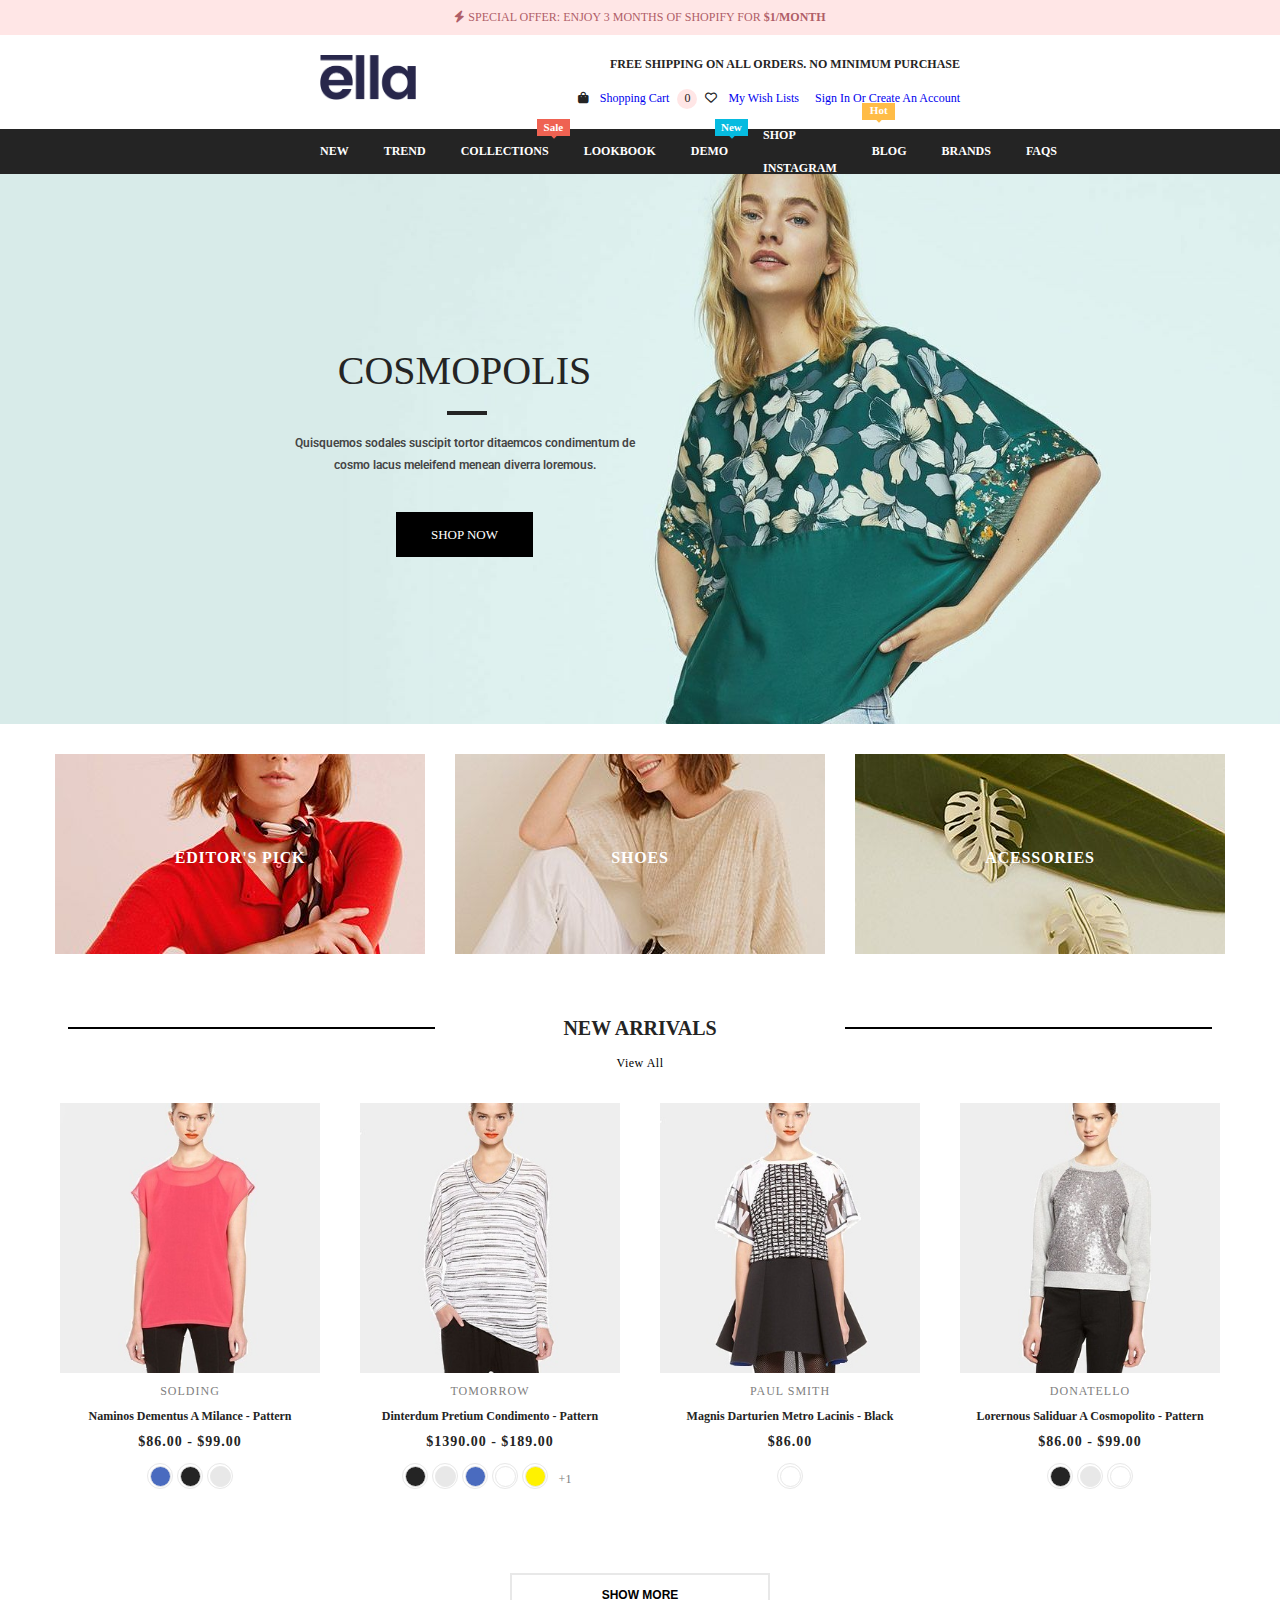
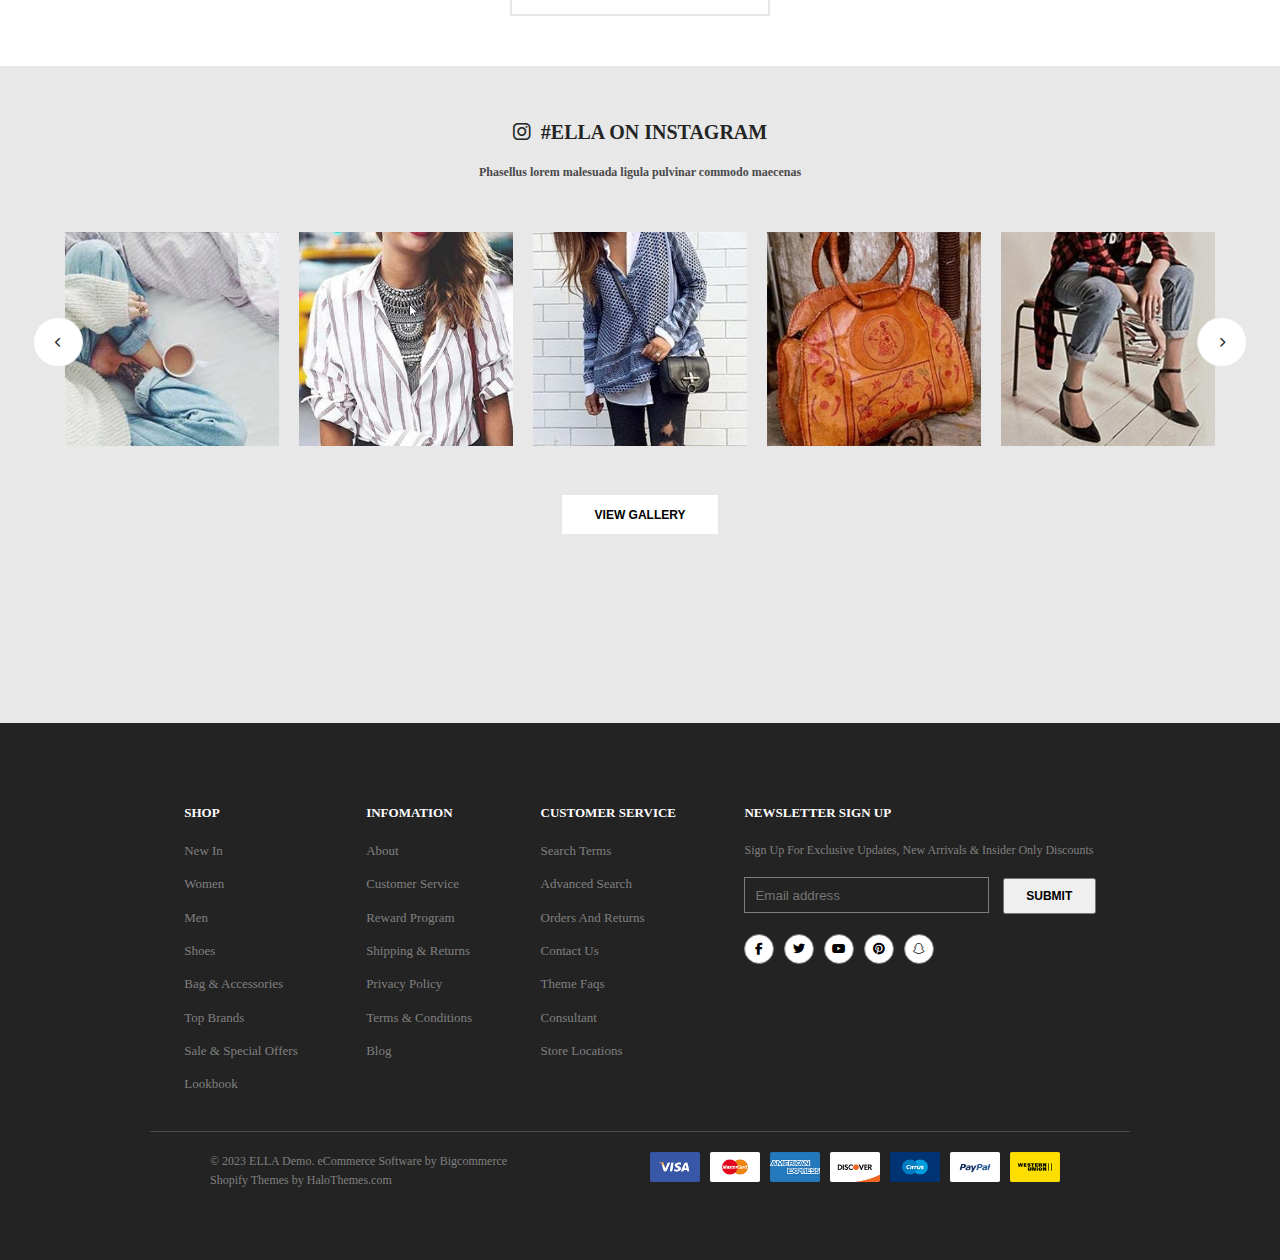
==== commit 3eb71834: "fix ui desktop" ====
--- a/index.html
+++ b/index.html
@@ -106,7 +106,7 @@
 
           <li class="menu-container-list-item">
             <a href="#" class="list-item-link">
-              <span class="text">
+              <span class="text-have-label">
                 collections
                 <span class="text-new-label">
                   <div class="ribbon-sale">
@@ -449,7 +449,7 @@
       <div class="footer-top">
         <div class="item-shop">
           <p class="title-item">shop</p>
-          <ul>
+          <ul class="mini-item">
             <li><a href="#">new in</a></li>
             <li><a href="#">women</a></li>
             <li><a href="#">men</a></li>
@@ -462,7 +462,7 @@
         </div>
         <div class="item-infomation">
           <p class="title-item">infomation</p>
-          <ul>
+          <ul class="mini-item">
             <li><a href="#">about</a></li>
             <li><a href="#">customer service</a></li>
             <li><a href="#">reward program</a></li>
@@ -474,7 +474,7 @@
         </div>
         <div class="item-customer-service">
           <p class="title-item">customer service</p>
-          <ul>
+          <ul class="mini-item">
             <li><a href="#">search terms</a></li>
             <li><a href="#">advanced search</a></li>
             <li><a href="#">orders and returns</a></li>
--- a/assets/css/style.css
+++ b/assets/css/style.css
@@ -186,6 +186,9 @@
 .menu-container {
   margin: 0 auto;
   padding: 0 var(--padding-320);
+  height: 45px;
+  display: flex;
+  align-items: center;
 }
 
 .menu-container-list {
@@ -198,19 +201,27 @@
 
 .menu-container-list-item {
   margin-right: var(--margin-35);
-  padding-top: var(--padding-13);
-  padding-bottom: var(--padding-12);
+  /* padding-top: var(--padding-13); */
+  /* padding-bottom: var(--padding-12); */
 }
 .list-item-link {
   color: white;
   text-decoration: none;
   font-weight: var(--fw-600);
 }
+.text-have-label {
+  position: relative;
+}
+.text-new-label {
+  position: absolute;
+  top: 15px;
+  left: 4px;
+}
 .ribbon-sale {
   background-color: var(--red-02);
   height: 16.6px;
   width: 33.24px;
-  bottom: 35px;
+  bottom: 40px;
   left: 72px;
   /* margin: 50px; */
   position: relative;
@@ -232,14 +243,18 @@
   font-size: var(--fs-11);
   font-weight: var(--fw-600);
   text-transform: capitalize;
-  padding: 0 var(--padding-6);
+  /* padding: 2px 0px 0px 7px; */
+  /* bottom: -8px; */
+  top: 50%;
+  left: 50%;
+  transform: translate(-50%, -50%);
 }
 .ribbon-new {
   background-color: var(--blue-00);
   height: 16.6px;
   width: 33.24px;
-  bottom: 35px;
-  left: 25px;
+  bottom: 40px;
+  left: 20px;
   /* margin: 50px; */
   position: relative;
   box-shadow: var(--shadow-1);
@@ -248,7 +263,7 @@
   content: "";
   position: absolute;
   top: 10px;
-  left: 10px;
+  left: 13px;
   width: 8px;
   height: 8px;
   background-color: var(--blue-00);
@@ -258,17 +273,19 @@
   background-color: var(--yellow-00);
   height: 16.6px;
   width: 33.24px;
-  bottom: 35px;
-  left: 100px;
+  bottom: 43px;
+  left: 95px;
   /* margin: 50px; */
   position: relative;
   box-shadow: var(--shadow-1);
+  display: inline-block;
+  justify-content: center;
 }
 .ribbon-hot:before {
   content: "";
   position: absolute;
   top: 10px;
-  left: 10px;
+  left: 13px;
   width: 8px;
   height: 8px;
   background-color: var(--yellow-00);
@@ -433,7 +450,10 @@
   /* width: 100%; */
   /* margin: 0; */
   padding: 0 15px;
-  max-width: 1200px;
+  display: flex;
+  justify-content: center;
+  width: 100%;
+  max-width: 1150px;
   margin-left: auto;
   margin-right: auto;
   position: relative;
@@ -461,7 +481,6 @@
 .content-wrapper a {
   position: absolute;
   text-decoration: none;
-  color: #a0a0a0;
   letter-spacing: 0.5px;
   padding: 8px;
   top: 50%;
@@ -748,7 +767,7 @@
   text-transform: uppercase;
   font-weight: 600;
   font-size: 12px;
-  margin-bottom: 30px;
+  margin-bottom: 50px;
 }
 .button-show-more button:hover {
   background-color: black;
@@ -761,7 +780,7 @@
   #SHOP
 \*-----------------------------------*/
 .post-with-instagram {
-  height: 65vh;
+  height: 73vh;
   background-color: var(--gray-01);
   padding: 50px 0 70px 0;
   display: block;
@@ -769,6 +788,7 @@
   align-items: center;
   text-align: center;
 }
+
 .title-instagram {
   text-align: center;
   text-transform: uppercase;
@@ -789,7 +809,8 @@
   #BANNER
 \*-----------------------------------*/
 .gallery {
-  width: 900px;
+  width: 100%;
+  max-width: 1170px;
   display: flex;
   overflow-x: scroll;
 }
@@ -901,6 +922,7 @@
 \*-----------------------------------*/
 .footer-container {
   background-color: #232323;
+  /* margin-top: 70px; */
   padding: 40px 150px;
 }
 .footer-top {
@@ -917,10 +939,38 @@
   list-style-type: none;
   line-height: 25pt;
 }
-a {
+/* xxxxx */
+.menu-container-list .menu-container-list-item a {
+  position: relative;
+}
+.menu-container-list .menu-container-list-item a:hover {
+  color: white;
+}
+
+/* xxxxx */
+/* /////////// */
+.mini-item a {
   text-decoration: none;
   color: gray;
-}
+  position: relative;
+}
+.mini-item a:hover {
+  color: white;
+}
+a:before {
+  content: "";
+  position: absolute;
+  bottom: -2px;
+  height: 1px;
+  width: 0;
+  background: white;
+  /* border-radius: 50px; */
+  transition: width 0.3s ease;
+}
+a:hover:before {
+  width: 100%;
+}
+/* ////////////// */
 p.title-item {
   text-transform: uppercase;
   margin: 0 0 10px 0;
@@ -963,6 +1013,9 @@
   display: flex;
   margin: 20px 0;
   font-size: 12px;
+}
+.item-social-network a {
+  text-decoration: none;
 }
 a.social-network {
   display: flex;
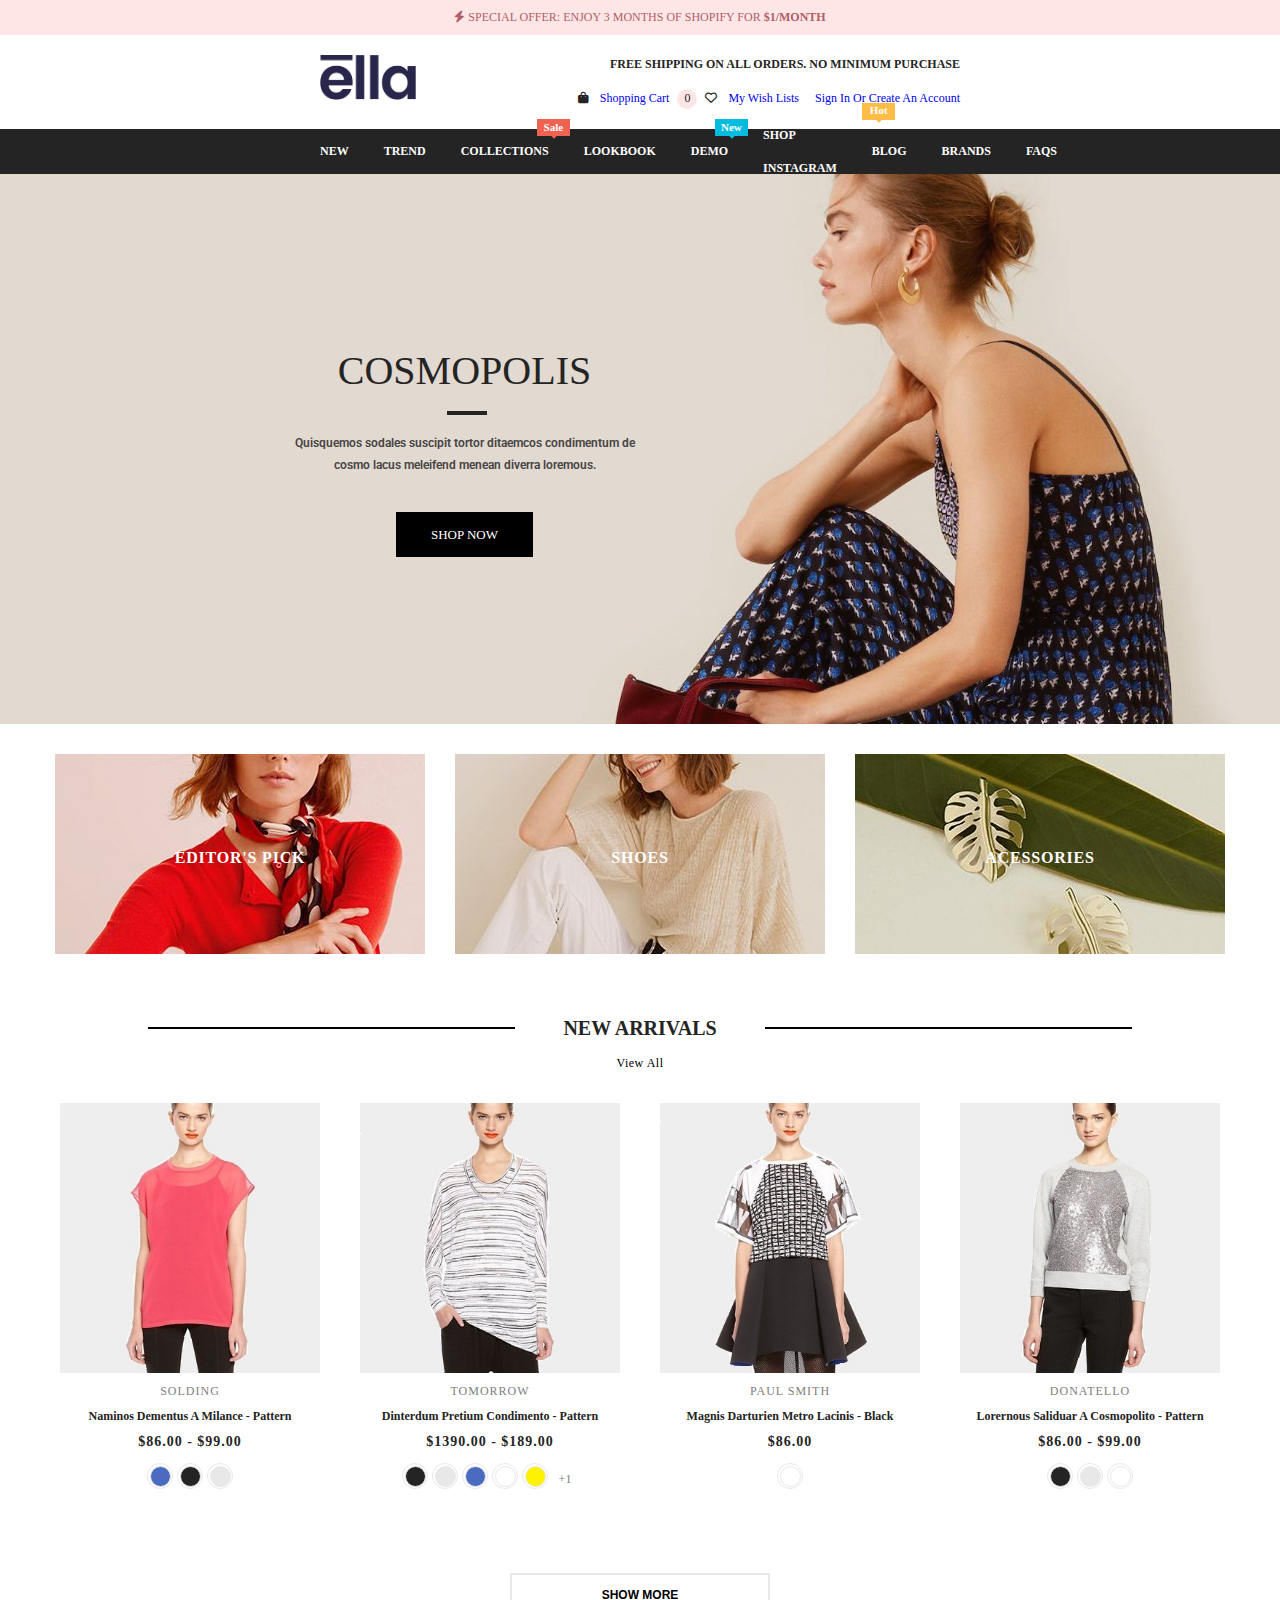
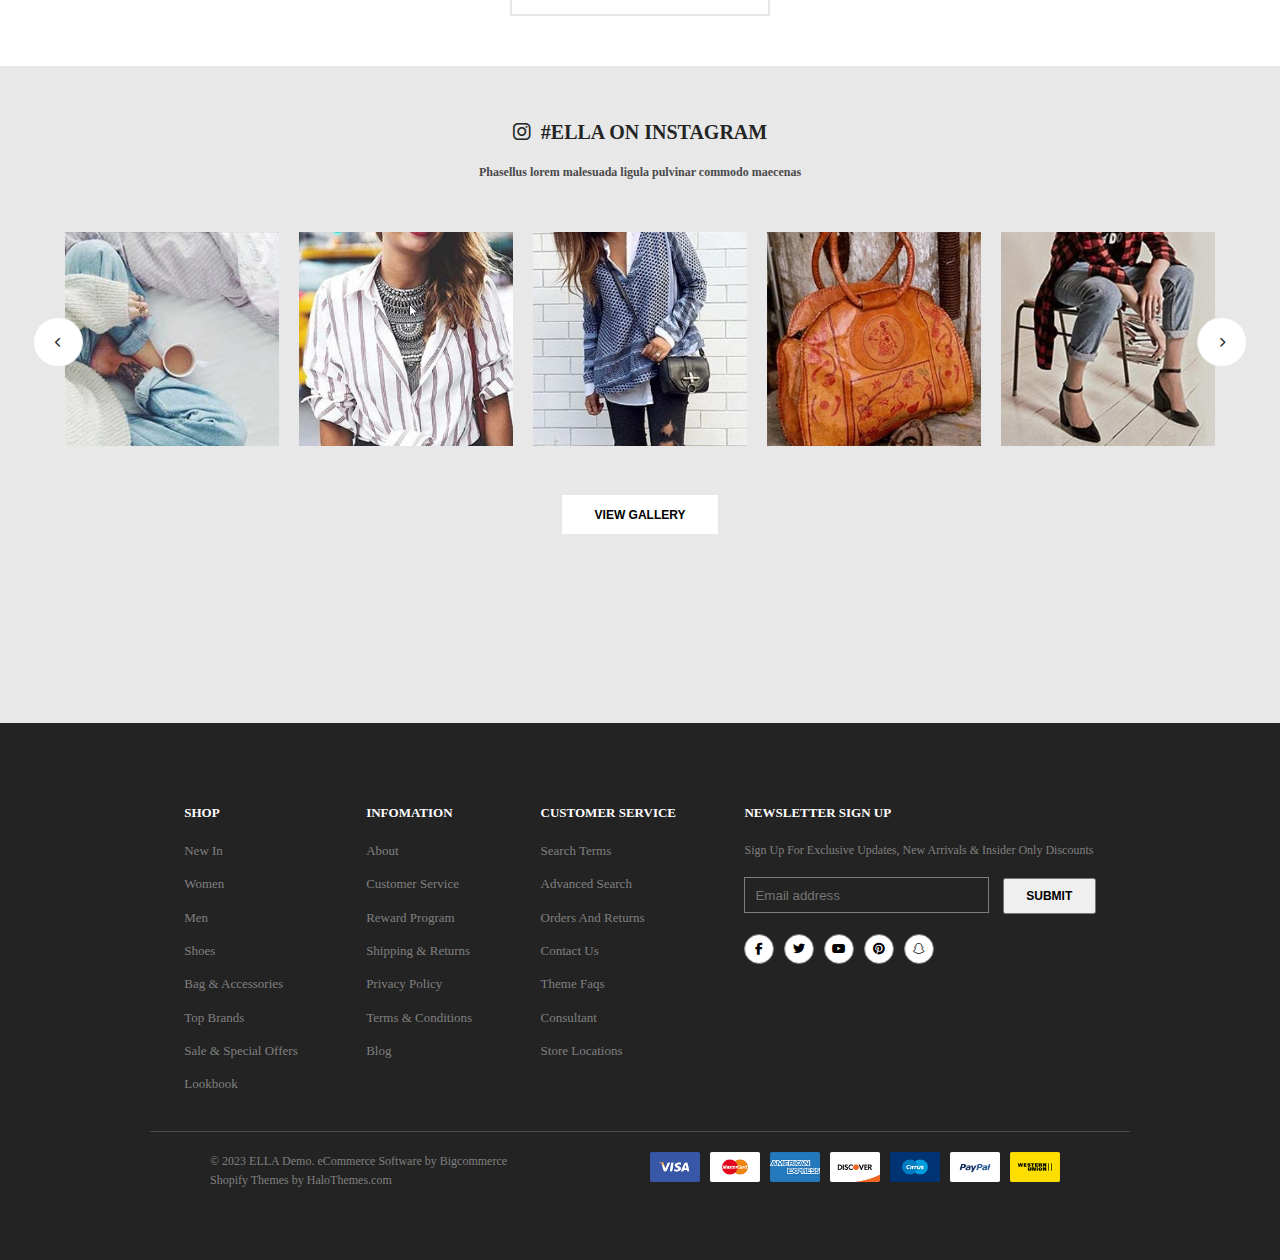
==== commit 278c2be9: "responsive tablet" ====
--- a/index.html
+++ b/index.html
@@ -156,6 +156,71 @@
         </ul>
       </div>
     </div>
+    <!-- responsive  -->
+    <div class="tl-menu-sticky">
+      <div class="tl-menu-container">
+        <div class="tl-logo-brand">
+          <a href="#">
+            <img
+              src="./assets/images/logo.png"
+              alt="logo"
+              width="96"
+              height="45"
+            />
+          </a>
+        </div>
+
+        <label for="nav-mobile-input" class="tl-menu-togle">
+          <i class="fa-solid fa-bars"></i>
+        </label>
+
+        <input type="checkbox" hidden name=""" class="nav-input"
+        id="nav-mobile-input" />
+
+        <label for="nav-mobile-input" class="nav-overlay"></label>
+        <nav class="nav-mobile">
+          <label for="nav-mobile-input" class="nav-mobile-close">
+            <i class="fa-solid fa-xmark"> </i>
+          </label>
+          <br />
+          <br />
+          <ul class="nav-mobile-list">
+            <li><a href="#" class="nav-mobile-link">home</a></li>
+            <li><a href="#" class="nav-mobile-link">about</a></li>
+            <li><a href="#" class="nav-mobile-link">category</a></li>
+            <li><a href="#" class="nav-mobile-link">news</a></li>
+            <li><a href="#" class="nav-mobile-link">contact</a></li>
+          </ul>
+          <br />
+          <br />
+          <hr class="hr-menu-mobile" />
+          <ul class="nav-mobile-list-sub">
+            <li class="li-sub">
+              <i class="fa-regular fa-heart"></i> wish list
+            </li>
+            <li class="li-sub">
+              <i class="fa-solid fa-location-dot"></i> store locator
+            </li>
+            <li class="li-sub">
+              <i class="fa-solid fa-phone"></i> contact us: +018 900 6690
+            </li>
+            <li class="li-sub">
+              <i class="fa-solid fa-gift"></i> gift certificates
+            </li>
+            <li class="li-sub"><i class="fa-solid fa-dollar-sign"></i> USD</li>
+          </ul>
+          <div class="nav-social-network">
+            <i class="icon-in-nav fa-brands fa-facebook-f"></i>
+            <i class="icon-in-nav fa-brands fa-twitter"></i>
+            <i class="icon-in-nav fa-brands fa-pinterest-p"></i>
+            <i class="icon-in-nav fa-brands fa-instagram"></i>
+            <i class="icon-in-nav fa-brands fa-youtube"></i>
+            <i class="icon-in-nav fa-brands fa-google-plus-g"></i>
+            <i class="icon-in-nav fa-brands fa-snapchat"></i>
+          </div>
+        </nav>
+      </div>
+    </div>
     <main>
       <article>
         <!-- HERO -->
@@ -164,7 +229,7 @@
             <div class="wrapper-holder">
               <div
                 id="hero-1"
-                style="background-image: url('./assets/images/hero-1.png')"
+                style="background-image: url('./assets/images/hero-2.png')"
               >
                 <div class="container">
                   <h1 class="hero-title">
@@ -257,8 +322,65 @@
         </div>
       </div>
     </div>
+    <!-- responsive -->
+    <div class="mobile-section-themevale">
+      <div class="mobile-container-section-themevale">
+        <!-- slider -->
+        <div class="mobile-themevale-collection">
+          <!-- slide -->
+          <div class="item-collection">
+            <div class="image-collection">
+              <a href="#" class="image-wrapper">
+                <img
+                  class="image-collection-1"
+                  src="./assets/images/image-collection-1.jpg"
+                  alt=""
+                  srcset=""
+                />
+              </a>
+            </div>
+            <div class="content-wrapper">
+              <a href="#" class="title">editor's pick</a>
+            </div>
+          </div>
+          <div class="item-collection">
+            <div class="image-collection">
+              <a href="#" class="image-wrapper">
+                <img
+                  src="./assets/images/image-collection-2.jpg"
+                  alt=""
+                  srcset=""
+                />
+              </a>
+            </div>
+            <div class="content-wrapper">
+              <a href="#" class="title">shoes</a>
+            </div>
+          </div>
+          <div class="item-collection">
+            <div class="image-collection">
+              <a href="#" class="image-wrapper">
+                <img
+                  src="./assets/images/image-collection-3.jpg"
+                  alt=""
+                  srcset=""
+                />
+              </a>
+            </div>
+            <div class="content-wrapper">
+              <a href="#" class="title">acessories</a>
+            </div>
+          </div>
+        </div>
+      </div>
+    </div>
+
     <div class="container-collection">
       <h2 class="collections-title">new arrivals</h2>
+    </div>
+    <!-- responsive -->
+    <div class="mobile-container-collection">
+      <h2 class="mobile-collections-title">new arrivals</h2>
     </div>
     <div class="view-all">
       <a href="#">view all</a>
@@ -266,10 +388,10 @@
     <div class="container-collection-items">
       <div class="card">
         <img src="./assets/images/card-1.jpg" alt="" />
-        <!-- <span class="discount">-25%</span> -->
-        <div class="panel">
-          <a href="#" class="fas fa-heart"></a>
-          <a href="#" class="fas fa-eye"></a>
+
+        <div class="action-sub">
+          <div class="btn-action-heart"><i class="fa-solid fa-heart"></i></div>
+          <div class="btn-action-eye"><i class="fa-solid fa-eye"></i></div>
         </div>
         <a href="#"><button>add to cart</button></a>
         <div class="btn-after"></div>
@@ -300,9 +422,9 @@
       <div class="card">
         <img src="./assets/images/card-2.jpg" alt="" />
         <!-- <span class="discount">-25%</span> -->
-        <div class="panel">
-          <a href="#" class="fas fa-heart"></a>
-          <a href="#" class="fas fa-eye"></a>
+        <div class="action-sub">
+          <div class="btn-action-heart"><i class="fa-solid fa-heart"></i></div>
+          <div class="btn-action-eye"><i class="fa-solid fa-eye"></i></div>
         </div>
 
         <a href="#">
@@ -352,9 +474,9 @@
       <div class="card">
         <img src="./assets/images/card-3.jpg" alt="" />
         <!-- <span class="discount">-25%</span> -->
-        <div class="panel">
-          <a href="#" class="fas fa-heart"></a>
-          <a href="#" class="fas fa-eye"></a>
+        <div class="action-sub">
+          <div class="btn-action-heart"><i class="fa-solid fa-heart"></i></div>
+          <div class="btn-action-eye"><i class="fa-solid fa-eye"></i></div>
         </div>
         <a href="#"><button>add to cart</button></a>
         <div class="btn-after"></div>
@@ -375,9 +497,9 @@
       </div>
       <div class="card">
         <img src="./assets/images/card-4.jpg" alt="" />
-        <div class="panel">
-          <a href="#" class="fas fa-heart"></a>
-          <a href="#" class="fas fa-eye"></a>
+        <div class="action-sub">
+          <div class="btn-action-heart"><i class="fa-solid fa-heart"></i></div>
+          <div class="btn-action-eye"><i class="fa-solid fa-eye"></i></div>
         </div>
         <a href="#"><button>add to cart</button></a>
         <div class="btn-after"></div>
@@ -405,6 +527,7 @@
         </div>
       </div>
     </div>
+
     <div class="button-show-more">
       <a href="#"><button>show more</button></a>
     </div>
@@ -597,6 +720,153 @@
         </div>
       </div>
     </footer>
+    <!-- mobile -->
+    <footer class="mobile-footer-container">
+      <div class="mobile-footer-top">
+        <div class="item-shop">
+          <p class="title-item">shop</p>
+          <ul class="mini-item">
+            <li><a href="#">new in</a></li>
+            <li><a href="#">women</a></li>
+            <li><a href="#">men</a></li>
+            <li><a href="#">shoes</a></li>
+            <li><a href="#">bag & accessories</a></li>
+            <li><a href="#">top brands</a></li>
+            <li><a href="#">sale & special offers</a></li>
+            <li><a href="#">lookbook</a></li>
+          </ul>
+        </div>
+        <div class="item-infomation">
+          <p class="title-item">infomation</p>
+          <ul class="mini-item">
+            <li><a href="#">about</a></li>
+            <li><a href="#">customer service</a></li>
+            <li><a href="#">reward program</a></li>
+            <li><a href="#">shipping & returns</a></li>
+            <li><a href="#">privacy policy</a></li>
+            <li><a href="#">terms & conditions</a></li>
+            <li><a href="#">blog</a></li>
+          </ul>
+        </div>
+        <div class="item-customer-service">
+          <p class="title-item">customer service</p>
+          <ul class="mini-item">
+            <li><a href="#">search terms</a></li>
+            <li><a href="#">advanced search</a></li>
+            <li><a href="#">orders and returns</a></li>
+            <li><a href="#">contact us</a></li>
+            <li><a href="#">theme faqs</a></li>
+            <li><a href="#">consultant</a></li>
+            <li><a href="#">store locations</a></li>
+          </ul>
+        </div>
+      </div>
+      <div class="stay-connected">
+        <p class="mobile-title-item">newsletter sign up</p>
+        <ul>
+          <li>
+            <p class="sub-title-item">
+              Sign up for exclusive updates, new arrivals & insider only
+              discounts
+            </p>
+          </li>
+        </ul>
+
+        <div class="form-email">
+          <input type="text" placeholder="Email address" class="email-input" />
+          <button class="btn-submit">submit</button>
+        </div>
+        <div class="item-social-network">
+          <a href="#" class="social-network">
+            <i class="fa-brands fa-facebook-f"></i>
+          </a>
+          <a href="#" class="social-network">
+            <i class="fa-brands fa-twitter"></i>
+          </a>
+          <a href="#" class="social-network">
+            <i class="fa-brands fa-youtube"></i>
+          </a>
+          <a href="#" class="social-network">
+            <i class="fa-brands fa-pinterest"></i>
+          </a>
+          <a href="#" class="social-network">
+            <i class="fa-brands fa-snapchat"></i>
+          </a>
+        </div>
+      </div>
+      <div class="mobile-footer-bottom">
+        <div class="mobile-license">
+          <p>© 2023 ELLA Demo. eCommerce Software by Bigcommerce</p>
+          <p>Shopify Themes by HaloThemes.com</p>
+        </div>
+        <div class="payment">
+          <div class="payment-item">
+            <img
+              src="./assets/images/payment-1.png"
+              alt=""
+              srcset=""
+              width="200"
+              height="30"
+            />
+          </div>
+          <div class="payment-item">
+            <img
+              src="./assets/images/payment-2.png"
+              alt=""
+              srcset=""
+              width="200"
+              height="30"
+            />
+          </div>
+          <div class="payment-item">
+            <img
+              src="./assets/images/payment-3.png"
+              alt=""
+              srcset=""
+              width="200"
+              height="30"
+            />
+          </div>
+          <div class="payment-item">
+            <img
+              src="./assets/images/payment-4.png"
+              alt=""
+              srcset=""
+              width="200"
+              height="30"
+            />
+          </div>
+          <div class="payment-item">
+            <img
+              src="./assets/images/payment-5.png"
+              alt=""
+              srcset=""
+              width="200"
+              height="30"
+            />
+          </div>
+          <div class="payment-item">
+            <img
+              src="./assets/images/payment-6.png"
+              alt=""
+              srcset=""
+              width="200"
+              height="30"
+            />
+          </div>
+          <div class="payment-item">
+            <img
+              src="./assets/images/payment-7.png"
+              alt=""
+              srcset=""
+              width="200"
+              height="30"
+            />
+          </div>
+        </div>
+      </div>
+    </footer>
+    <!--  -->
     <!-- </header> -->
     <div class="button-fixed-group">
       <a href="#" class="to-top">
--- a/assets/css/style.css
+++ b/assets/css/style.css
@@ -209,6 +209,22 @@
   text-decoration: none;
   font-weight: var(--fw-600);
 }
+.menu-container-list-item a {
+  position: relative;
+}
+.menu-container-list-item:before {
+  content: "";
+  position: absolute;
+  bottom: -2px;
+  height: 1px;
+  width: 0;
+  background: white;
+  /* border-radius: 50px; */
+  transition: width 0.3s ease;
+}
+.menu-container-list-item a:hover:before {
+  width: 100%;
+}
 .text-have-label {
   position: relative;
 }
@@ -458,11 +474,13 @@
   margin-right: auto;
   position: relative;
 }
+
 .themevale-collection {
   display: flex;
   width: auto;
   max-width: none;
 }
+
 .item-collection {
   padding: 0 15px;
   text-align: center;
@@ -509,6 +527,7 @@
 .content-wrapper a:hover:after {
   width: 100%;
 }
+
 /*-----------------------------------*\
   #COLLECTION
 \*-----------------------------------*/
@@ -517,13 +536,15 @@
   justify-content: center;
   align-items: center;
 }
+/* rp */
+
 .collections-title {
   font-size: 20px;
   text-transform: uppercase;
   display: grid;
   grid-template-columns: 2.4fr 1fr 2.4fr;
   align-items: center;
-  column-gap: 8rem;
+  column-gap: 3rem;
 }
 .collections-title:before,
 .collections-title:after {
@@ -607,53 +628,12 @@
   letter-spacing: 1px;
   text-transform: uppercase;
 }
-.card .discount {
-  position: absolute;
-}
-.card .discount {
-  position: absolute;
-  top: 15px;
-  left: 15px;
-  height: 50px;
-  width: 50px;
-  display: block;
-  background: var(--red-02);
-  color: #fff;
-  font-weight: bold;
-  border-radius: 50%;
-  text-align: center;
-  line-height: 50px;
-}
-.card .panel {
-  position: absolute;
-  top: 15px;
-  right: -50%;
-  width: 45px;
-  /* background: rgba(255, 255, 255, 8); */
-  display: flex;
-  align-items: center;
-  flex-flow: column;
+
+.card .action-sub {
+  position: absolute;
+  right: 30px;
+  top: 30px;
   opacity: 0;
-}
-.card:hover .panel {
-  right: 5px;
-  opacity: 1;
-}
-.card .panel a {
-  font-size: 17px;
-  color: #333;
-  margin: 5px 0;
-  text-decoration: none;
-  border: 1px solid white;
-  background-color: white;
-  border-radius: 100%;
-  width: 30px;
-  height: 30px;
-  text-align: center;
-  line-height: 30px;
-}
-.card .panel a:hover {
-  color: rgba(255, 0, 0, 0.9);
 }
 .card button {
   position: absolute;
@@ -662,17 +642,21 @@
   transform: translateX(-50%);
   height: 40px;
   width: 250px;
-  border: none;
-  outline: none;
   background: white;
   color: black;
   font-weight: 500;
   cursor: pointer;
   text-transform: uppercase;
   opacity: 0;
-  transition-delay: 0.2s;
+  transition-delay: 0.1s;
   border: 1px solid black;
   padding: 10px;
+}
+.card:hover .action-sub {
+  position: absolute;
+  opacity: 1;
+  top: 30px;
+  z-index: 2;
 }
 .card:hover button {
   bottom: 23%;
@@ -680,9 +664,52 @@
   position: absolute;
   z-index: 2;
 }
+
+.card .action-sub:hover {
+  color: black;
+  transition: ease-in-out 0.5s;
+}
 .card button:hover {
   background: black;
   color: white;
+  transition: ease-in-out 0.5s;
+}
+.btn-action-heart {
+  border: 1px solid var(--white-00);
+  border-radius: 50%;
+  background-color: white;
+  width: 25px;
+  height: 25px;
+  display: flex;
+  justify-content: center;
+  align-items: center;
+}
+.btn-action-eye {
+  border: 1px solid var(--white-00);
+  border-radius: 50%;
+  background-color: white;
+  width: 25px;
+  height: 25px;
+  display: flex;
+  justify-content: center;
+  align-items: center;
+}
+.card:hover .btn-action-eye {
+  position: absolute;
+  top: 25px;
+  left: -10px;
+}
+.card:hover .btn-action-heart {
+  position: absolute;
+  left: -10px;
+  top: -10px;
+}
+.btn-action-heart:hover {
+  color: var(--red-02);
+  transition: ease-in-out 0.5s;
+}
+.btn-action-eye:hover {
+  color: var(--red-02);
   transition: ease-in-out 0.5s;
 }
 .card:hover .btn-after {
@@ -920,17 +947,26 @@
 /*-----------------------------------*\
   #FOOTER
 \*-----------------------------------*/
-.footer-container {
+.footer-container,
+.mobile-footer-container {
   background-color: #232323;
-  /* margin-top: 70px; */
   padding: 40px 150px;
 }
+
 .footer-top {
   color: white;
   text-transform: capitalize;
   font-size: 13px;
   display: flex;
   justify-content: space-around;
+  padding: 40px 0 20px;
+}
+.mobile-footer-top {
+  color: white;
+  text-transform: capitalize;
+  font-size: 13px;
+  display: flex;
+  justify-content: space-between;
   padding: 40px 0 20px;
 }
 
@@ -967,11 +1003,15 @@
   /* border-radius: 50px; */
   transition: width 0.3s ease;
 }
-a:hover:before {
+.mini-item a:hover:before {
   width: 100%;
 }
 /* ////////////// */
-p.title-item {
+p.mobile-title-item {
+  color: white;
+}
+p.title-item,
+.mobile-title-item {
   text-transform: uppercase;
   margin: 0 0 10px 0;
   font-weight: 600;
@@ -1040,6 +1080,7 @@
   border-top: 1px solid var(--gray-00);
   color: gray;
 }
+
 .footer-bottom {
   padding: 20px 60px;
   display: flex;
@@ -1094,7 +1135,210 @@
 /**
    * HEADER
    */
-
+.tl-menu-sticky {
+  display: none;
+}
+.nav-overlay {
+  position: fixed;
+  top: 0;
+  bottom: 0;
+  right: 0;
+  left: 0;
+  background-color: rgba(0, 0, 0, 0.3);
+  display: none;
+  z-index: 5;
+  animation: fadeIn linear 0.2s;
+}
+.nav-mobile {
+  position: fixed;
+  top: 0;
+  right: 0;
+  bottom: 0;
+  width: 50%;
+  background-color: white;
+  z-index: 6;
+  transform: translateX(100%);
+  opacity: 0;
+  transition: transform linear 0.2s, opacity linear 0.2s;
+}
+.nav-mobile-list {
+  margin-top: 24px;
+  text-align: center;
+}
+.nav-mobile-link {
+  text-decoration: none;
+  color: #333;
+  display: block;
+  padding: 8px 0;
+  font-size: 1.4rem;
+  text-transform: uppercase;
+}
+.nav-mobile-close {
+  font-size: 1.4rem;
+  color: #6666;
+  position: absolute;
+  top: 1rem;
+  right: 2rem;
+}
+.nav-mobile-close:hover {
+  color: var(--red-02);
+  transition: ease-in-out 0.5s;
+}
+.nav-input:checked ~ .nav-overlay {
+  display: block;
+}
+.nav-input:checked ~ .nav-mobile {
+  transform: translateX(0);
+  opacity: 1;
+}
+.hr-menu-mobile {
+  height: 0.5px;
+  background-color: var(--gray-01);
+  border: none;
+}
+.nav-mobile-list-sub {
+  margin-top: 30px;
+  text-align: center;
+  text-transform: capitalize;
+  font-size: 15px;
+}
+.li-sub {
+  margin: 10px 0;
+}
+.nav-social-network {
+  margin-top: 30px;
+  text-align: center;
+}
+.icon-in-nav {
+  margin: 0 10px;
+}
+i.icon-in-nav.fa-brands.fa-facebook-f:hover {
+  color: blue;
+}
+i.icon-in-nav.fa-brands.fa-twitter:hover {
+  color: #1da1f2;
+}
+i.icon-in-nav.fa-brands.fa-pinterest-p:hover {
+  color: #bd081c;
+}
+i.icon-in-nav.fa-brands.fa-instagram:hover {
+  color: #d6249f;
+}
+i.icon-in-nav.fa-brands.fa-youtube:hover {
+  color: #ff0000;
+}
+i.icon-in-nav.fa-brands.fa-google-plus-g:hover {
+  color: #dd4b39;
+}
+i.icon-in-nav.fa-brands.fa-snapchat:hover {
+  color: #fffc00;
+}
+/* mobile */
+.mobile-container-section-themevale {
+  padding: 0 15px;
+  display: flex;
+  justify-content: center;
+  width: 100%;
+  max-width: 1150px;
+  margin-left: auto;
+  margin-right: auto;
+  position: relative;
+}
+.mobile-themevale-collection {
+  display: flex;
+  width: 900px;
+  overflow: auto;
+  scroll-snap-type: x mandatory;
+  width: 100%;
+  max-width: 1070px;
+  display: flex;
+  overflow-x: scroll;
+}
+.mobile-themevale-collection .item-collection {
+  scroll-snap-align: start;
+}
+.mobile-section-themevale {
+  display: none;
+}
+.mobile-container-collection {
+  display: none;
+}
+.mobile-footer-bottom {
+  margin: 10px 0;
+  border-top: 1px solid var(--gray-00);
+  color: gray;
+  padding: 10px 0px;
+  display: inline-block;
+  justify-content: space-between;
+}
+.mobile-license {
+  margin-bottom: 10px;
+}
+.mobile-footer-container {
+  display: none;
+}
+@media (max-width: 1024px) {
+  .header-top,
+  .menu-sticky,
+  .section-themevale,
+  .footer-container {
+    display: none;
+  }
+  .tl-menu-sticky {
+    display: block;
+    height: 50px;
+    background-color: white;
+  }
+  .tl-menu-container {
+    display: flex;
+    justify-content: space-between;
+    padding: 0 10px;
+  }
+  .tl-menu-togle {
+    color: black;
+    font-size: 30px;
+  }
+  .mobile-section-themevale {
+    display: block;
+    margin: 20px;
+  }
+  .container-collection {
+    display: none;
+  }
+  .mobile-container-collection {
+    display: flex;
+    justify-content: center;
+    align-items: center;
+    margin: 30px 20px 0;
+  }
+  .mobile-collections-title {
+    font-size: 15px;
+    text-transform: uppercase;
+    display: grid;
+    grid-template-columns: 3.2fr 1fr 3.2fr;
+    column-gap: 2rem;
+  }
+  .mobile-collections-title:before,
+  .mobile-collections-title:after {
+    content: "";
+    height: 2px;
+    background-color: #000;
+    display: inline-block;
+    align-self: center;
+  }
+  .mobile-footer-container {
+    display: block;
+  }
+}
+@media(max-width: 540px){}
+@keyframes fadeIn {
+  from {
+    opacity: 0;
+  }
+  to {
+    opacity: 1;
+  }
+}
 /**
    * HERO
    */
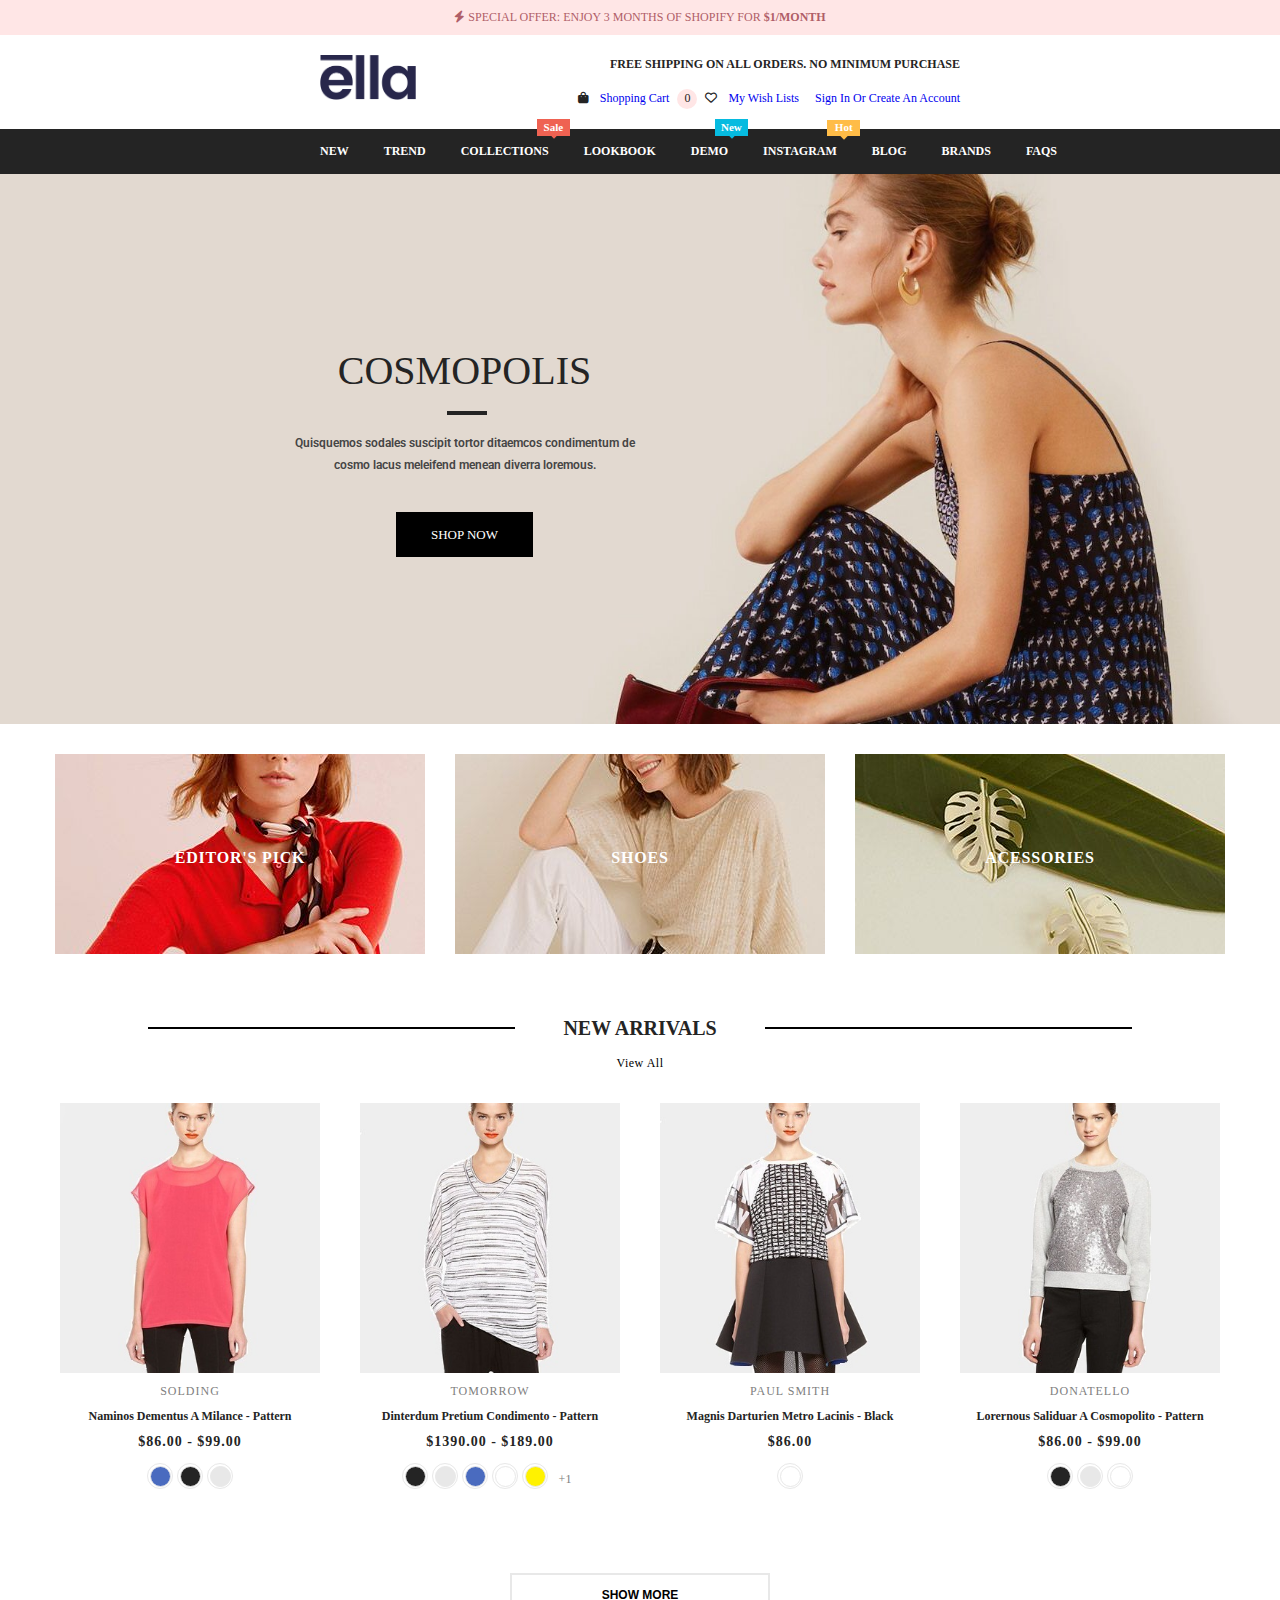
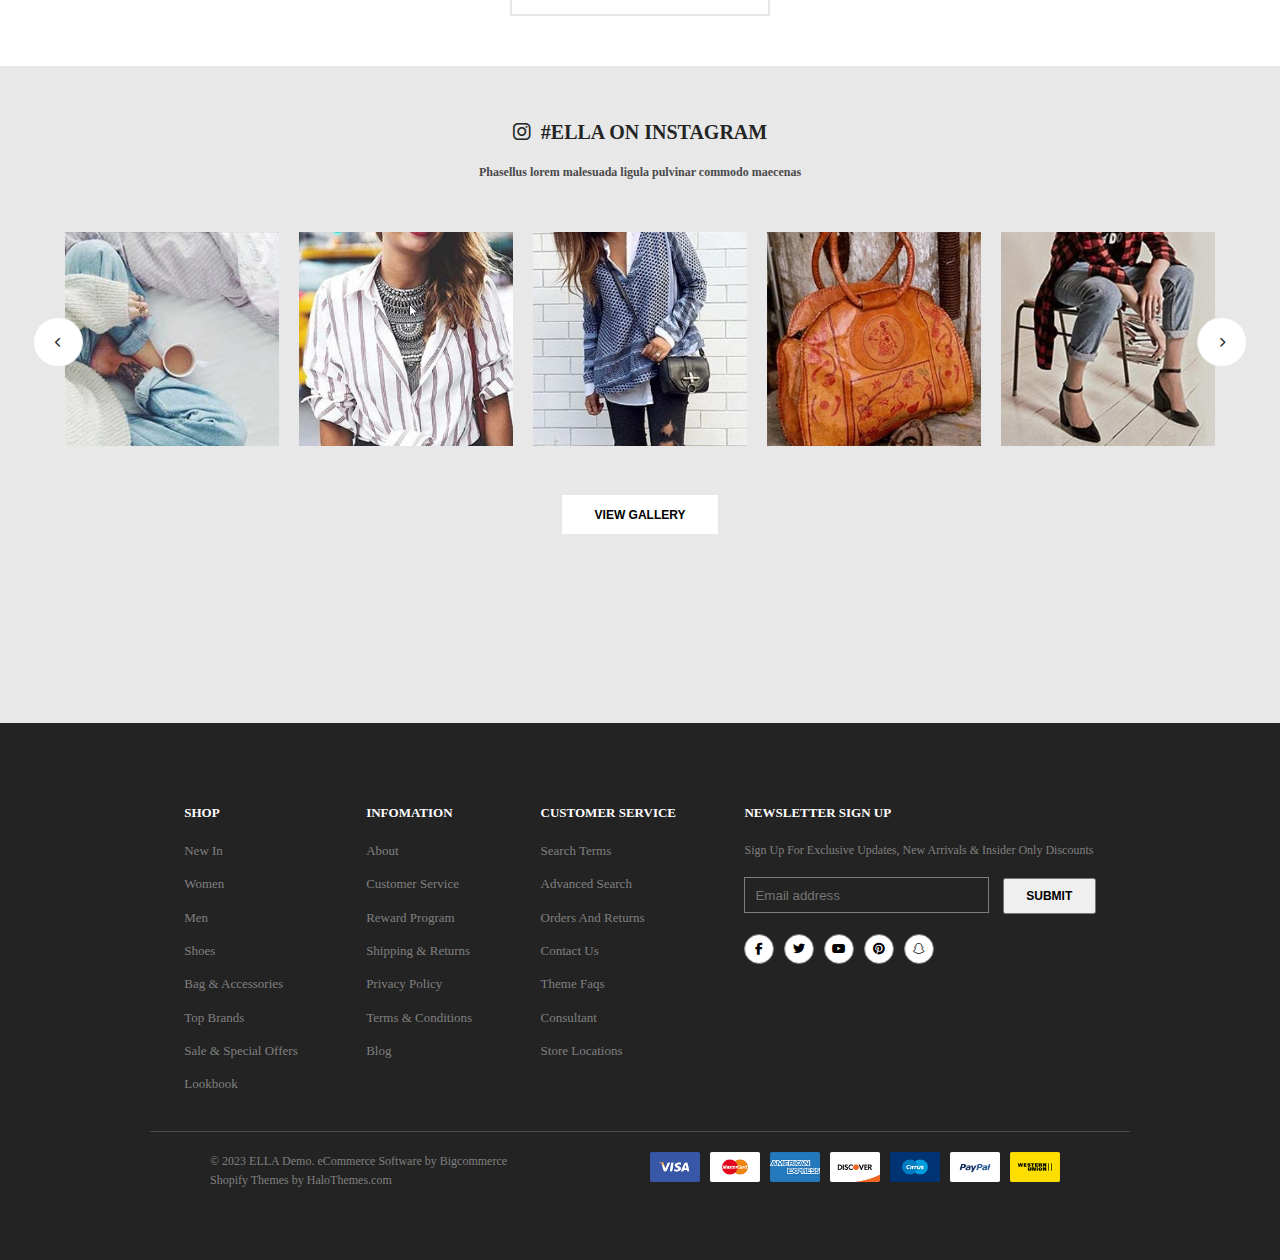
==== commit 8785695d: "responsive mobile" ====
--- a/index.html
+++ b/index.html
@@ -135,7 +135,7 @@
           <li class="menu-container-list-item">
             <a href="#" class="list-item-link"
               ><span class="text">
-                shop instagram
+                instagram
                 <span class="text-new-label">
                   <div class="ribbon-hot">
                     <p class="text-ribbon">hot</p>
@@ -169,32 +169,31 @@
             />
           </a>
         </div>
-
-        <label for="nav-mobile-input" class="tl-menu-togle">
+        <label for="nav-tl-input" class="tl-menu-togle">
           <i class="fa-solid fa-bars"></i>
         </label>
 
         <input type="checkbox" hidden name=""" class="nav-input"
-        id="nav-mobile-input" />
-
-        <label for="nav-mobile-input" class="nav-overlay"></label>
-        <nav class="nav-mobile">
-          <label for="nav-mobile-input" class="nav-mobile-close">
+        id="nav-tl-input" />
+
+        <label for="nav-tl-input" class="nav-overlay"></label>
+        <nav class="nav-tl">
+          <label for="nav-tl-input" class="nav-tl-close">
             <i class="fa-solid fa-xmark"> </i>
           </label>
           <br />
           <br />
-          <ul class="nav-mobile-list">
-            <li><a href="#" class="nav-mobile-link">home</a></li>
-            <li><a href="#" class="nav-mobile-link">about</a></li>
-            <li><a href="#" class="nav-mobile-link">category</a></li>
-            <li><a href="#" class="nav-mobile-link">news</a></li>
-            <li><a href="#" class="nav-mobile-link">contact</a></li>
+          <ul class="nav-tl-list">
+            <li><a href="#" class="nav-tl-link">home</a></li>
+            <li><a href="#" class="nav-tl-link">about</a></li>
+            <li><a href="#" class="nav-tl-link">category</a></li>
+            <li><a href="#" class="nav-tl-link">news</a></li>
+            <li><a href="#" class="nav-tl-link">contact</a></li>
           </ul>
           <br />
           <br />
-          <hr class="hr-menu-mobile" />
-          <ul class="nav-mobile-list-sub">
+          <hr class="hr-menu-tl" />
+          <ul class="nav-tl-list-sub">
             <li class="li-sub">
               <i class="fa-regular fa-heart"></i> wish list
             </li>
@@ -323,10 +322,10 @@
       </div>
     </div>
     <!-- responsive -->
-    <div class="mobile-section-themevale">
-      <div class="mobile-container-section-themevale">
+    <div class="tl-section-themevale">
+      <div class="tl-container-section-themevale">
         <!-- slider -->
-        <div class="mobile-themevale-collection">
+        <div class="tl-themevale-collection">
           <!-- slide -->
           <div class="item-collection">
             <div class="image-collection">
@@ -378,9 +377,13 @@
     <div class="container-collection">
       <h2 class="collections-title">new arrivals</h2>
     </div>
-    <!-- responsive -->
-    <div class="mobile-container-collection">
-      <h2 class="mobile-collections-title">new arrivals</h2>
+    <!-- tablet -->
+    <div class="tl-container-collection">
+      <h2 class="tl-collections-title">new arrivals</h2>
+    </div>
+    <!-- mobile -->
+    <div class="mb-container-collection">
+      <h2 class="mb-collections-title">new arrivals</h2>
     </div>
     <div class="view-all">
       <a href="#">view all</a>
@@ -720,9 +723,9 @@
         </div>
       </div>
     </footer>
-    <!-- mobile -->
-    <footer class="mobile-footer-container">
-      <div class="mobile-footer-top">
+    <!-- tablet -->
+    <footer class="tl-footer-container">
+      <div class="tl-footer-top">
         <div class="item-shop">
           <p class="title-item">shop</p>
           <ul class="mini-item">
@@ -762,7 +765,7 @@
         </div>
       </div>
       <div class="stay-connected">
-        <p class="mobile-title-item">newsletter sign up</p>
+        <p class="tl-title-item">newsletter sign up</p>
         <ul>
           <li>
             <p class="sub-title-item">
@@ -794,8 +797,8 @@
           </a>
         </div>
       </div>
-      <div class="mobile-footer-bottom">
-        <div class="mobile-license">
+      <div class="tl-footer-bottom">
+        <div class="tl-license">
           <p>© 2023 ELLA Demo. eCommerce Software by Bigcommerce</p>
           <p>Shopify Themes by HaloThemes.com</p>
         </div>
@@ -866,8 +869,152 @@
         </div>
       </div>
     </footer>
-    <!--  -->
-    <!-- </header> -->
+    <!-- mobile -->
+    <footer class="mb-footer-container">
+      <div class="mb-footer-top">
+        <div class="item-shop">
+          <p class="title-item">shop</p>
+          <ul class="mini-item">
+            <li><a href="#">new in</a></li>
+            <li><a href="#">women</a></li>
+            <li><a href="#">men</a></li>
+            <li><a href="#">shoes</a></li>
+            <li><a href="#">bag & accessories</a></li>
+            <li><a href="#">top brands</a></li>
+            <li><a href="#">sale & special offers</a></li>
+            <li><a href="#">lookbook</a></li>
+          </ul>
+        </div>
+        <div class="item-infomation">
+          <p class="title-item">infomation</p>
+          <ul class="mini-item">
+            <li><a href="#">about</a></li>
+            <li><a href="#">customer service</a></li>
+            <li><a href="#">reward program</a></li>
+            <li><a href="#">shipping & returns</a></li>
+            <li><a href="#">privacy policy</a></li>
+            <li><a href="#">terms & conditions</a></li>
+            <li><a href="#">blog</a></li>
+          </ul>
+        </div>
+        <div class="item-customer-service">
+          <p class="title-item">customer service</p>
+          <ul class="mini-item">
+            <li><a href="#">search terms</a></li>
+            <li><a href="#">advanced search</a></li>
+            <li><a href="#">orders and returns</a></li>
+            <li><a href="#">contact us</a></li>
+            <li><a href="#">theme faqs</a></li>
+            <li><a href="#">consultant</a></li>
+            <li><a href="#">store locations</a></li>
+          </ul>
+        </div>
+      </div>
+      <div class="stay-connected">
+        <p class="mb-title-item">newsletter sign up</p>
+        <ul>
+          <li>
+            <p class="sub-title-item">
+              Sign up for exclusive updates, new arrivals & insider only
+              discounts
+            </p>
+          </li>
+        </ul>
+        <div class="form-email">
+          <input type="text" placeholder="Email address" class="email-input" />
+          <button class="btn-submit">submit</button>
+        </div>
+        <div class="item-social-network">
+          <a href="#" class="social-network">
+            <i class="fa-brands fa-facebook-f"></i>
+          </a>
+          <a href="#" class="social-network">
+            <i class="fa-brands fa-twitter"></i>
+          </a>
+          <a href="#" class="social-network">
+            <i class="fa-brands fa-youtube"></i>
+          </a>
+          <a href="#" class="social-network">
+            <i class="fa-brands fa-pinterest"></i>
+          </a>
+          <a href="#" class="social-network">
+            <i class="fa-brands fa-snapchat"></i>
+          </a>
+        </div>
+      </div>
+      <div class="mb-footer-bottom">
+        <div class="mb-license">
+          <p>© 2023 ELLA Demo. eCommerce Software by Bigcommerce</p>
+          <p>Shopify Themes by HaloThemes.com</p>
+        </div>
+        <div class="payment">
+          <div class="payment-item">
+            <img
+              src="./assets/images/payment-1.png"
+              alt=""
+              srcset=""
+              width="200"
+              height="30"
+            />
+          </div>
+          <div class="payment-item">
+            <img
+              src="./assets/images/payment-2.png"
+              alt=""
+              srcset=""
+              width="200"
+              height="30"
+            />
+          </div>
+          <div class="payment-item">
+            <img
+              src="./assets/images/payment-3.png"
+              alt=""
+              srcset=""
+              width="200"
+              height="30"
+            />
+          </div>
+          <div class="payment-item">
+            <img
+              src="./assets/images/payment-4.png"
+              alt=""
+              srcset=""
+              width="200"
+              height="30"
+            />
+          </div>
+          <div class="payment-item">
+            <img
+              src="./assets/images/payment-5.png"
+              alt=""
+              srcset=""
+              width="200"
+              height="30"
+            />
+          </div>
+          <div class="payment-item">
+            <img
+              src="./assets/images/payment-6.png"
+              alt=""
+              srcset=""
+              width="200"
+              height="30"
+            />
+          </div>
+          <div class="payment-item">
+            <img
+              src="./assets/images/payment-7.png"
+              alt=""
+              srcset=""
+              width="200"
+              height="30"
+            />
+          </div>
+        </div>
+      </div>
+    </footer>
+
     <div class="button-fixed-group">
       <a href="#" class="to-top">
         <i class="fa-solid fa-up-long"></i>
--- a/assets/css/style.css
+++ b/assets/css/style.css
@@ -1,17 +1,7 @@
-/*-----------------------------------*\
-  #style.css
-\*-----------------------------------*/
-
-/*-----------------------------------*\
-  #CUSTOM PROPERTY
-\*-----------------------------------*/
-
 :root {
   /**
    * colors
    */
-
-  /* /////////////////// */
   --black-00: hsl(0, 0%, 14%);
   --blue-00: hsl(190, 95%, 45%);
   --blue-01: hsl(223, 48%, 52%);
@@ -72,6 +62,7 @@
   --margin-200: 12.5rem;
   --margin-300: 18.75rem;
   --width-20: 20px;
+
   /**
    * shadow
    */
@@ -82,7 +73,6 @@
    */
 
   --radius-50: 50px;
-
   /**
    * transition
    */
@@ -290,7 +280,7 @@
   height: 16.6px;
   width: 33.24px;
   bottom: 43px;
-  left: 95px;
+  left: 60px;
   /* margin: 50px; */
   position: relative;
   box-shadow: var(--shadow-1);
@@ -948,11 +938,14 @@
   #FOOTER
 \*-----------------------------------*/
 .footer-container,
-.mobile-footer-container {
+.tl-footer-container {
   background-color: #232323;
   padding: 40px 150px;
 }
-
+.mb-footer-container {
+  background-color: #232323;
+  padding: 20px 30px;
+}
 .footer-top {
   color: white;
   text-transform: capitalize;
@@ -961,13 +954,22 @@
   justify-content: space-around;
   padding: 40px 0 20px;
 }
-.mobile-footer-top {
+.tl-footer-top {
   color: white;
   text-transform: capitalize;
   font-size: 13px;
   display: flex;
   justify-content: space-between;
   padding: 40px 0 20px;
+}
+.mb-footer-top {
+  color: white;
+  text-transform: capitalize;
+  font-size: 13px;
+  display: inline-block;
+  justify-content: space-between;
+  padding: 20px 0 20px;
+  text-align: flex-start;
 }
 
 .item-social-network,
@@ -1007,11 +1009,13 @@
   width: 100%;
 }
 /* ////////////// */
-p.mobile-title-item {
+p.tl-title-item,
+p.mb-title-item {
   color: white;
 }
 p.title-item,
-.mobile-title-item {
+.tl-title-item,
+.mb-title-item {
   text-transform: uppercase;
   margin: 0 0 10px 0;
   font-weight: 600;
@@ -1027,6 +1031,7 @@
   height: 36px;
   width: 245px;
 }
+
 .btn-submit {
   height: 36px;
   width: 93px;
@@ -1149,7 +1154,7 @@
   z-index: 5;
   animation: fadeIn linear 0.2s;
 }
-.nav-mobile {
+.nav-tl {
   position: fixed;
   top: 0;
   right: 0;
@@ -1161,11 +1166,11 @@
   opacity: 0;
   transition: transform linear 0.2s, opacity linear 0.2s;
 }
-.nav-mobile-list {
+.nav-tl-list {
   margin-top: 24px;
   text-align: center;
 }
-.nav-mobile-link {
+.nav-tl-link {
   text-decoration: none;
   color: #333;
   display: block;
@@ -1173,30 +1178,30 @@
   font-size: 1.4rem;
   text-transform: uppercase;
 }
-.nav-mobile-close {
+.nav-tl-close {
   font-size: 1.4rem;
   color: #6666;
   position: absolute;
   top: 1rem;
   right: 2rem;
 }
-.nav-mobile-close:hover {
+.nav-tl-close:hover {
   color: var(--red-02);
   transition: ease-in-out 0.5s;
 }
 .nav-input:checked ~ .nav-overlay {
   display: block;
 }
-.nav-input:checked ~ .nav-mobile {
+.nav-input:checked ~ .nav-tl {
   transform: translateX(0);
   opacity: 1;
 }
-.hr-menu-mobile {
+.hr-menu-tl {
   height: 0.5px;
   background-color: var(--gray-01);
   border: none;
 }
-.nav-mobile-list-sub {
+.nav-tl-list-sub {
   margin-top: 30px;
   text-align: center;
   text-transform: capitalize;
@@ -1233,8 +1238,7 @@
 i.icon-in-nav.fa-brands.fa-snapchat:hover {
   color: #fffc00;
 }
-/* mobile */
-.mobile-container-section-themevale {
+.tl-container-section-themevale {
   padding: 0 15px;
   display: flex;
   justify-content: center;
@@ -1244,7 +1248,7 @@
   margin-right: auto;
   position: relative;
 }
-.mobile-themevale-collection {
+.tl-themevale-collection {
   display: flex;
   width: 900px;
   overflow: auto;
@@ -1254,16 +1258,16 @@
   display: flex;
   overflow-x: scroll;
 }
-.mobile-themevale-collection .item-collection {
+.tl-themevale-collection .item-collection {
   scroll-snap-align: start;
 }
-.mobile-section-themevale {
+.tl-section-themevale {
   display: none;
 }
-.mobile-container-collection {
+.tl-container-collection {
   display: none;
 }
-.mobile-footer-bottom {
+.tl-footer-bottom {
   margin: 10px 0;
   border-top: 1px solid var(--gray-00);
   color: gray;
@@ -1271,10 +1275,20 @@
   display: inline-block;
   justify-content: space-between;
 }
-.mobile-license {
+.mb-footer-bottom {
+  color: gray;
+}
+.tl-license,
+.mb-license {
   margin-bottom: 10px;
 }
-.mobile-footer-container {
+.tl-footer-container {
+  display: none;
+}
+.mb-container-collection {
+  display: none;
+}
+.mb-footer-container {
   display: none;
 }
 @media (max-width: 1024px) {
@@ -1298,39 +1312,79 @@
     color: black;
     font-size: 30px;
   }
-  .mobile-section-themevale {
+  .tl-section-themevale {
     display: block;
     margin: 20px;
   }
   .container-collection {
     display: none;
   }
-  .mobile-container-collection {
+  .tl-container-collection {
     display: flex;
     justify-content: center;
     align-items: center;
     margin: 30px 20px 0;
   }
-  .mobile-collections-title {
+
+  .tl-collections-title {
     font-size: 15px;
     text-transform: uppercase;
     display: grid;
     grid-template-columns: 3.2fr 1fr 3.2fr;
     column-gap: 2rem;
   }
-  .mobile-collections-title:before,
-  .mobile-collections-title:after {
+
+  .tl-collections-title:before,
+  .tl-collections-title:after {
     content: "";
     height: 2px;
     background-color: #000;
     display: inline-block;
     align-self: center;
   }
-  .mobile-footer-container {
+
+  .tl-footer-container {
     display: block;
   }
 }
-@media(max-width: 540px){}
+@media (max-width: 650px) {
+}
+@media (max-width: 540px) {
+  .mb-collections-title {
+    font-size: 15px;
+    text-transform: uppercase;
+    display: grid;
+    grid-template-columns: 2.5fr 3fr 2.5fr;
+    column-gap: 2rem;
+  }
+  .mb-collections-title:before,
+  .mb-collections-title:after {
+    content: "";
+    height: 2px;
+    background-color: #000;
+    display: inline-block;
+    align-self: center;
+  }
+  .mb-container-collection {
+    display: flex;
+    justify-content: center;
+    align-items: center;
+    text-align: center;
+    margin: 30px 20px 0;
+  }
+  .tl-container-collection {
+    display: none;
+  }
+  .mb-container-collection {
+    display: block;
+  }
+  .mb-footer-container {
+    display: block;
+  }
+  .tl-footer-container {
+    display: none;
+  }
+}
 @keyframes fadeIn {
   from {
     opacity: 0;
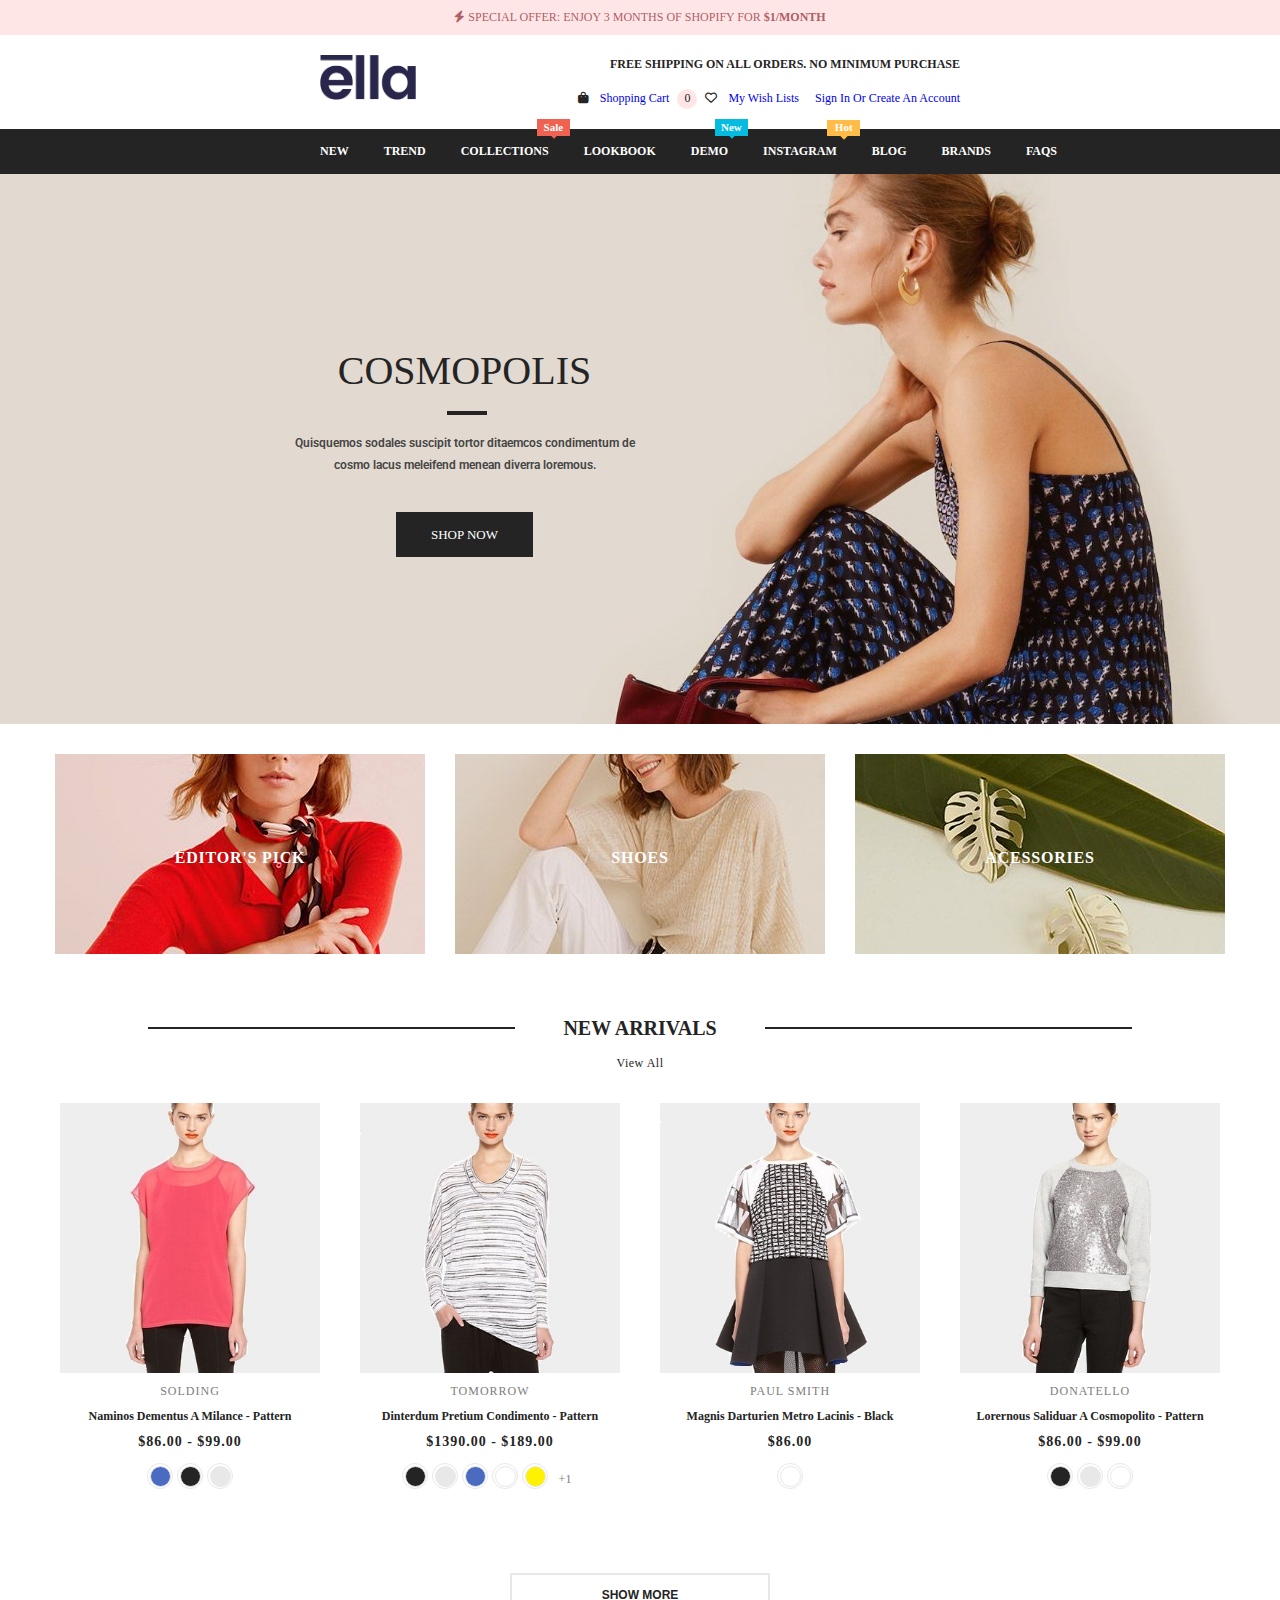
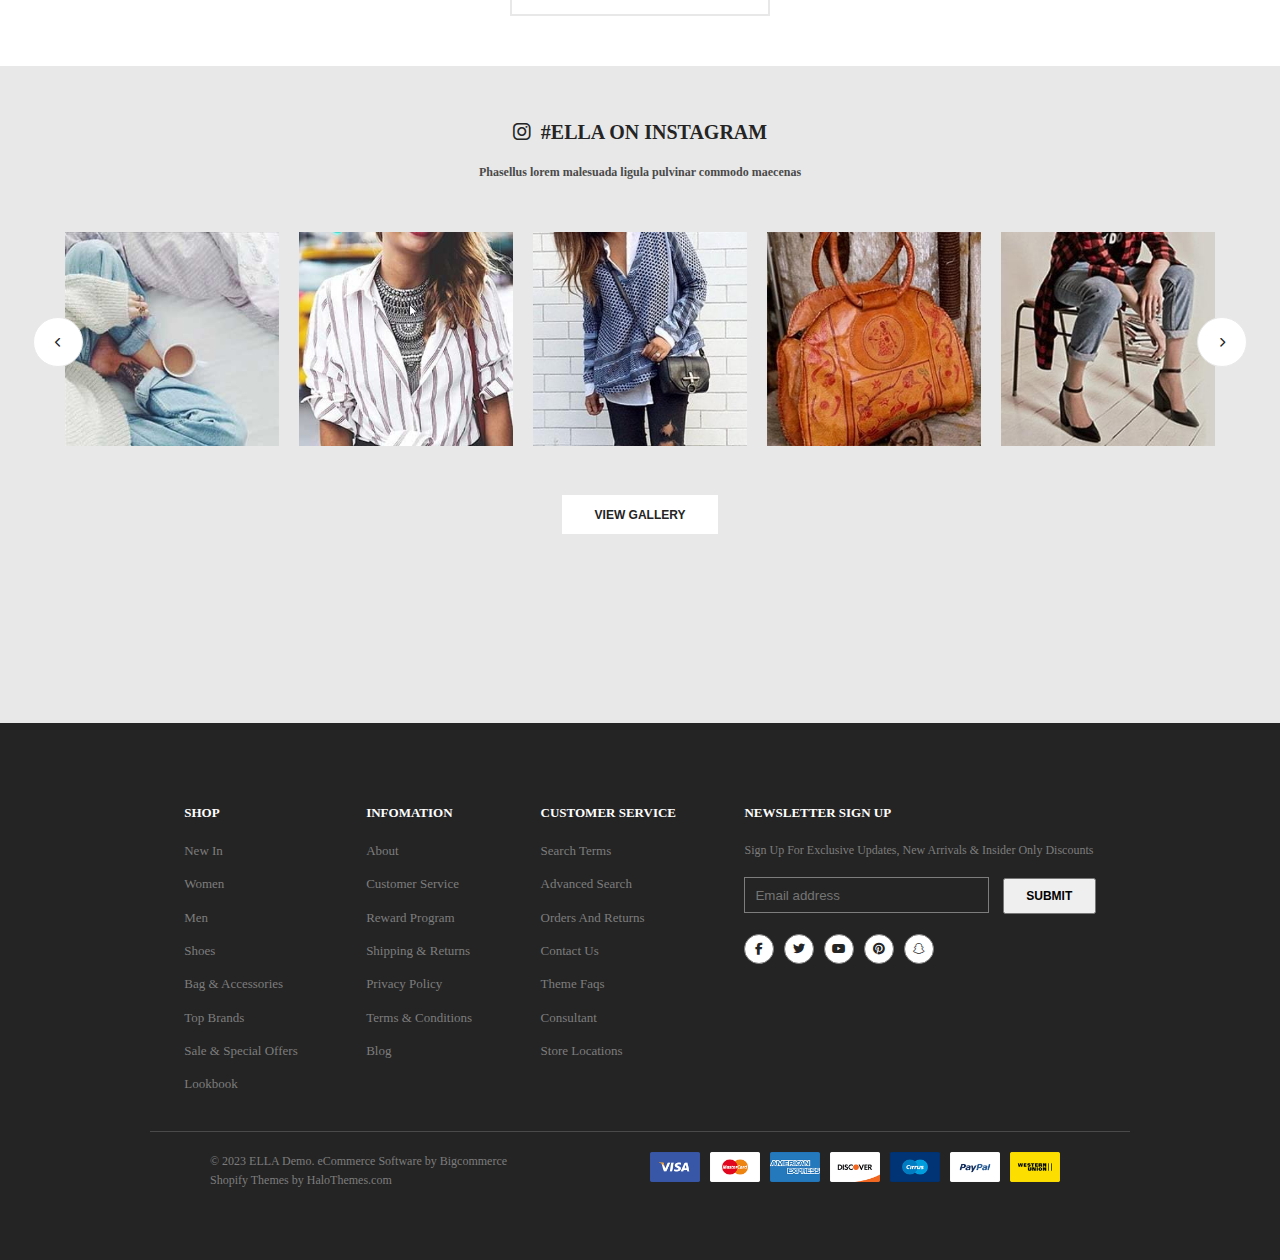
==== commit 1b5efa19: "update menu" ====
--- a/index.html
+++ b/index.html
@@ -182,15 +182,17 @@
             <i class="fa-solid fa-xmark"> </i>
           </label>
           <br />
-          <br />
           <ul class="nav-tl-list">
-            <li><a href="#" class="nav-tl-link">home</a></li>
-            <li><a href="#" class="nav-tl-link">about</a></li>
-            <li><a href="#" class="nav-tl-link">category</a></li>
-            <li><a href="#" class="nav-tl-link">news</a></li>
-            <li><a href="#" class="nav-tl-link">contact</a></li>
-          </ul>
-          <br />
+            <li><a href="#" class="nav-tl-link">new</a></li>
+            <li><a href="#" class="nav-tl-link">trend</a></li>
+            <li><a href="#" class="nav-tl-link">collections</a></li>
+            <li><a href="#" class="nav-tl-link">lookbook</a></li>
+            <li><a href="#" class="nav-tl-link">demo</a></li>
+            <li><a href="#" class="nav-tl-link">instagram</a></li>
+            <li><a href="#" class="nav-tl-link">blog</a></li>
+            <li><a href="#" class="nav-tl-link">brads</a></li>
+            <li><a href="#" class="nav-tl-link">faqs</a></li>
+          </ul>
           <br />
           <hr class="hr-menu-tl" />
           <ul class="nav-tl-list-sub">
--- a/assets/css/style.css
+++ b/assets/css/style.css
@@ -3,18 +3,28 @@
    * colors
    */
   --black-00: hsl(0, 0%, 14%);
+  --black-01: hsl(0, 0%, 0%);
   --blue-00: hsl(190, 95%, 45%);
   --blue-01: hsl(223, 48%, 52%);
+  --blue-02: hsl(221, 44%, 41%);
+  --blue-03: hsl(203, 89%, 53%);
+  --blue-04: hsl(180, 100%, 50%);
   --gray-00: hsl(0, 0%, 29%);
   --gray-01: hsl(0, 0%, 91%);
   --gray-02: hsl(0, 0%, 49%);
+  --gray-03: hsl(0, 0%, 27%);
   --green-00: hsl(165, 83%, 43%);
   --red-00: hsl(0, 100%, 95%);
   --red-01: hsl(353, 34%, 53%);
   --red-02: hsl(6, 83%, 63%);
+  --red-03: hsl(353, 92%, 39%);
+  --red-04: hsl(0, 100%, 50%);
+  --red-05: hsl(7, 71%, 55%);
+  --pink--00: hsl(319, 71%, 49%);
   --white-00: hsl(0, 0%, 100%);
   --yellow-00: hsl(38, 100%, 64%);
   --yellow-01: hsl(57, 100%, 50%);
+  --yellow-02: hsl(59, 100%, 50%);
   /**
    * gradient color
    */
@@ -61,18 +71,19 @@
   --margin-160: 9.975rem;
   --margin-200: 12.5rem;
   --margin-300: 18.75rem;
-  --width-20: 20px;
+
+  --width-20: 1.25rem;
 
   /**
    * shadow
    */
-  --shadow-1: 0 8px 16px var(--black_15);
+  --shadow-1: 0 0.5rem 1rem var(--black_15);
 
   /**
    * radius
    */
 
-  --radius-50: 50px;
+  --radius-50: 3.125rem;
   /**
    * transition
    */
@@ -110,9 +121,6 @@
   max-width: 100%;
   overflow-x: hidden;
 }
-/*-----------------------------------*\
-  #REUSED STYLE
-\*-----------------------------------*/
 
 /*-----------------------------------*\
   #HEADER
@@ -163,9 +171,8 @@
 .count-shopping-cart {
   background-color: var(--red-00);
   border-radius: 50%;
-  width: 20px;
+  width: var(--width-20);
   height: 20px;
-  /* line-height: 20px; */
   text-align: center;
   margin-left: var(--margin-8);
 }
@@ -183,7 +190,6 @@
 
 .menu-container-list {
   display: flex;
-  /* justify-content: space-between; */
   align-items: center;
   text-transform: uppercase;
   list-style: none;
@@ -191,11 +197,9 @@
 
 .menu-container-list-item {
   margin-right: var(--margin-35);
-  /* padding-top: var(--padding-13); */
-  /* padding-bottom: var(--padding-12); */
 }
 .list-item-link {
-  color: white;
+  color: var(--white-00);
   text-decoration: none;
   font-weight: var(--fw-600);
 }
@@ -208,8 +212,7 @@
   bottom: -2px;
   height: 1px;
   width: 0;
-  background: white;
-  /* border-radius: 50px; */
+  background: var(--white-00);
   transition: width 0.3s ease;
 }
 .menu-container-list-item a:hover:before {
@@ -249,8 +252,6 @@
   font-size: var(--fs-11);
   font-weight: var(--fw-600);
   text-transform: capitalize;
-  /* padding: 2px 0px 0px 7px; */
-  /* bottom: -8px; */
   top: 50%;
   left: 50%;
   transform: translate(-50%, -50%);
@@ -261,7 +262,6 @@
   width: 33.24px;
   bottom: 40px;
   left: 20px;
-  /* margin: 50px; */
   position: relative;
   box-shadow: var(--shadow-1);
 }
@@ -281,7 +281,6 @@
   width: 33.24px;
   bottom: 43px;
   left: 60px;
-  /* margin: 50px; */
   position: relative;
   box-shadow: var(--shadow-1);
   display: inline-block;
@@ -298,10 +297,6 @@
   transform: rotate(45deg);
 }
 /*-----------------------------------*\
-  #MOBILE NAVBAR
-\*-----------------------------------*/
-
-/*-----------------------------------*\
   #HERO
 \*-----------------------------------*/
 .container-hero {
@@ -310,7 +305,7 @@
 .container-hero .wrap {
   width: 60vw;
   height: 75vh;
-  box-shadow: 10px 10px 20px rgba(0, 0, 0, 0.6);
+  box-shadow: 10px 10px 20px var(--black-01);
   margin: 5rem auto;
   overflow: hidden;
 }
@@ -332,7 +327,7 @@
 }
 
 .container .button-holder .button {
-  background-color: white;
+  background-color: var(--white-00);
   width: 15px;
   height: 15px;
   border-radius: 15px;
@@ -345,7 +340,7 @@
   bottom: 0%;
 }
 .button:hover {
-  box-shadow: 0px 0px 7px 4px rgba(0, 255, 255, 0.6);
+  box-shadow: 0px 0px 7px 4px var(--blue-04);
 }
 @keyframes slider {
   0% {
@@ -359,28 +354,7 @@
   }
   30% {
     transform: translateX(-200%);
-  } /* 
-  40% {
-    transform: translateX(-200%);
-  }
-  50% {
-    transform: translateX(-200%);
-  }
-  60% {
-    transform: translateX(-300%);
-  }
-  70% {
-    transform: translateX(-300%);
-  }
-  80% {
-    transform: translateX(-300%);
-  }
-  90% {
-    transform: translateX(0%);
-  }
-  100% {
-    transform: translateX(0%);
-  } */
+  }
 }
 
 #hero-1,
@@ -404,7 +378,6 @@
 .hero-title {
   margin-bottom: 20px;
   padding-bottom: 12px;
-  /* display: block; */
   text-transform: uppercase;
   font-size: var(--fs-40);
   font-weight: 300;
@@ -421,7 +394,7 @@
   top: 70px;
 }
 .hero-text {
-  color: hsl(0, 0%, 27%);
+  color: var(--gray-03);
   font-family: "Roboto", sans-serif;
   font-size: 12px;
   line-height: 1.8;
@@ -430,8 +403,8 @@
   font-weight: 600;
 }
 .btn {
-  background-color: black;
-  color: white;
+  background-color: var(--black-00);
+  color: var(--white-00);
   font-size: 13px;
   padding: 13px 35px 12px;
   display: flex;
@@ -453,8 +426,6 @@
   padding-bottom: 50px;
 }
 .container-section-themevale {
-  /* width: 100%; */
-  /* margin: 0; */
   padding: 0 15px;
   display: flex;
   justify-content: center;
@@ -464,19 +435,17 @@
   margin-right: auto;
   position: relative;
 }
-
 .themevale-collection {
   display: flex;
   width: auto;
   max-width: none;
 }
-
 .item-collection {
   padding: 0 15px;
   text-align: center;
   position: relative;
   font-size: 1rem;
-  color: white;
+  color: var(--white-00);
 }
 .item-collection:hover {
   font-style: underline;
@@ -497,14 +466,14 @@
   z-index: 3;
   display: block;
   text-transform: uppercase;
-  color: white;
+  color: var(--white-00);
   font-weight: 700;
   letter-spacing: 0.05rem;
 }
 .content-wrapper a:after {
   content: "";
   position: absolute;
-  background-color: #ffffff;
+  background-color: var(--white-00);
   height: 1px;
   width: 0;
   left: 0;
@@ -512,7 +481,7 @@
   transition: 0.3s;
 }
 .content-wrapper a:hover {
-  color: #ffffff;
+  color: var(--white-00);
 }
 .content-wrapper a:hover:after {
   width: 100%;
@@ -526,7 +495,6 @@
   justify-content: center;
   align-items: center;
 }
-/* rp */
 
 .collections-title {
   font-size: 20px;
@@ -540,7 +508,7 @@
 .collections-title:after {
   content: "";
   height: 2px;
-  background-color: #000;
+  background-color: var(--black-00);
   display: inline-block;
 }
 .view-all {
@@ -551,7 +519,7 @@
 .view-all a {
   position: relative;
   text-decoration: none;
-  color: black;
+  color: var(--black-00);
   letter-spacing: 0.5px;
   text-transform: capitalize;
   padding: 0 10px;
@@ -559,7 +527,7 @@
 .view-all a:after {
   content: "";
   position: absolute;
-  background-color: black;
+  background-color: var(--black-00);
   height: 1px;
   width: 0;
   left: 0;
@@ -567,17 +535,15 @@
   transition: 0.3s;
 }
 .view-all a:hover {
-  color: black;
+  color: var(--black-00);
 }
 .view-all a:hover:after {
   width: 90%;
 }
-
 .container-collection-items {
   text-transform: capitalize;
   text-decoration: none;
   transition: all 0.2s linear;
-  /* min-height: 90vh; */
   display: flex;
   align-items: center;
   justify-content: center;
@@ -601,24 +567,19 @@
   line-height: 25px;
 }
 .card .info h3 {
-  color: #333;
-  /* padding-top: 5px; */
-}
-.card .info .stars i {
-  color: gold;
-  padding: 10px 0;
-}
+  color: var(--black-00);
+}
+
 .card .info .price {
   font-size: 14px;
   letter-spacing: 1px;
 }
 .sub-status {
   font-size: 12px;
-  color: gray;
+  color: var(--gray-02);
   letter-spacing: 1px;
   text-transform: uppercase;
 }
-
 .card .action-sub {
   position: absolute;
   right: 30px;
@@ -632,14 +593,14 @@
   transform: translateX(-50%);
   height: 40px;
   width: 250px;
-  background: white;
-  color: black;
+  background: var(--white-00);
+  color: var(--black-00);
   font-weight: 500;
   cursor: pointer;
   text-transform: uppercase;
   opacity: 0;
   transition-delay: 0.1s;
-  border: 1px solid black;
+  border: 1px solid var(--black-00);
   padding: 10px;
 }
 .card:hover .action-sub {
@@ -656,18 +617,18 @@
 }
 
 .card .action-sub:hover {
-  color: black;
+  color: var(--black-00);
   transition: ease-in-out 0.5s;
 }
 .card button:hover {
-  background: black;
-  color: white;
+  background: var(--black-00);
+  color: var(--white-00);
   transition: ease-in-out 0.5s;
 }
 .btn-action-heart {
   border: 1px solid var(--white-00);
   border-radius: 50%;
-  background-color: white;
+  background-color: var(--white-00);
   width: 25px;
   height: 25px;
   display: flex;
@@ -677,7 +638,7 @@
 .btn-action-eye {
   border: 1px solid var(--white-00);
   border-radius: 50%;
-  background-color: white;
+  background-color: var(--white-00);
   width: 25px;
   height: 25px;
   display: flex;
@@ -707,8 +668,8 @@
   bottom: 40%;
   width: 280px;
   height: 64px;
-  border: 1px solid white;
-  background-color: white;
+  border: 1px solid var(--white-00);
+  background-color: var(--white-00);
 }
 .type-collection {
   padding: 8px 0;
@@ -776,8 +737,8 @@
   text-align: center;
 }
 .button-show-more button {
-  background-color: white;
-  color: black;
+  background-color: var(--white-00);
+  color: var(--black-00);
   border: 2px solid var(--gray-01);
   padding: 13px 35px 12px 35px;
   width: 260px;
@@ -787,8 +748,8 @@
   margin-bottom: 50px;
 }
 .button-show-more button:hover {
-  background-color: black;
-  color: white;
+  background-color: var(--black-00);
+  color: var(--white-00);
   border: 2px solid var(--black-00);
   transition: ease-in-out 0.5s;
 }
@@ -851,7 +812,6 @@
   display: flex;
   align-items: center;
   justify-content: center;
-  /* margin: 10% auto; */
 }
 #backBtn,
 #nextBtn {
@@ -872,17 +832,14 @@
   padding: 8px 16px;
 }
 .previous a:hover {
-  background-color: #ddd;
-  color: black;
+  background-color: var(--white-00);
+  color: var(--black-00);
 }
 .previous {
-  background-color: #f1f1f1;
-  color: black;
-}
-.next {
-  background-color: skyblue;
-  color: black;
-}
+  background-color: var(--white-00);
+  color: var(--black-00);
+}
+
 .round {
   border-radius: 50%;
 }
@@ -893,7 +850,7 @@
   width: 50px;
   border-radius: 50%;
   font-size: 10px;
-  background-color: #ffffff;
+  background-color: var(--white-00);
   display: flex;
   justify-content: center;
   align-items: center;
@@ -905,8 +862,8 @@
   text-align: center;
 }
 .button-view-gallery button {
-  background-color: white;
-  color: black;
+  background-color: var(--white-00);
+  color: var(--black-00);
   border: 2px solid var(--gray-01);
   padding: 13px 30px 12px 30px;
   width: 160px;
@@ -917,37 +874,26 @@
   margin-bottom: 30px;
 }
 .button-view-gallery button:hover {
-  background-color: black;
-  color: white;
+  background-color: var(--black-00);
+  color: var(--white-00);
   border: 2px solid var(--black-00);
   transition: ease-in-out 0.5s;
 }
-/*-----------------------------------*\
-  #FEATURE
-\*-----------------------------------*/
-
-/*-----------------------------------*\
-  #OFFER
-\*-----------------------------------*/
-
-/*-----------------------------------*\
-  #BLOG
-\*-----------------------------------*/
 
 /*-----------------------------------*\
   #FOOTER
 \*-----------------------------------*/
 .footer-container,
 .tl-footer-container {
-  background-color: #232323;
+  background-color: var(--black-00);
   padding: 40px 150px;
 }
 .mb-footer-container {
-  background-color: #232323;
+  background-color: var(--black-00);
   padding: 20px 30px;
 }
 .footer-top {
-  color: white;
+  color: var(--white-00);
   text-transform: capitalize;
   font-size: 13px;
   display: flex;
@@ -955,7 +901,7 @@
   padding: 40px 0 20px;
 }
 .tl-footer-top {
-  color: white;
+  color: var(--white-00);
   text-transform: capitalize;
   font-size: 13px;
   display: flex;
@@ -963,7 +909,7 @@
   padding: 40px 0 20px;
 }
 .mb-footer-top {
-  color: white;
+  color: var(--white-00);
   text-transform: capitalize;
   font-size: 13px;
   display: inline-block;
@@ -977,23 +923,20 @@
   list-style-type: none;
   line-height: 25pt;
 }
-/* xxxxx */
 .menu-container-list .menu-container-list-item a {
   position: relative;
 }
 .menu-container-list .menu-container-list-item a:hover {
-  color: white;
-}
-
-/* xxxxx */
-/* /////////// */
+  color: var(--white-00);
+}
+
 .mini-item a {
   text-decoration: none;
-  color: gray;
+  color: var(--gray-02);
   position: relative;
 }
 .mini-item a:hover {
-  color: white;
+  color: var(--white-00);
 }
 a:before {
   content: "";
@@ -1001,17 +944,15 @@
   bottom: -2px;
   height: 1px;
   width: 0;
-  background: white;
-  /* border-radius: 50px; */
+  background: var(--white-00);
   transition: width 0.3s ease;
 }
 .mini-item a:hover:before {
   width: 100%;
 }
-/* ////////////// */
 p.tl-title-item,
 p.mb-title-item {
-  color: white;
+  color: var(--white-00);
 }
 p.title-item,
 .tl-title-item,
@@ -1022,7 +963,7 @@
 }
 .sub-title-item {
   font-size: 12px;
-  color: gray;
+  color: var(--gray-02);
 }
 .form-email {
   margin-top: 10px;
@@ -1043,7 +984,7 @@
 input.email-input {
   padding-left: 10px;
   border: 1px solid var(--gray-02);
-  background-color: #232323;
+  background-color: var(--black-00);
 }
 input.email-input:hover {
   transition: ease-in-out 0.5s;
@@ -1052,7 +993,7 @@
 input.email-input:focus {
   transition: ease-in-out 0.5s;
   border: 1px solid var(--gray-01);
-  color: white;
+  color: var(--white-00);
 }
 .item-social-network {
   display: flex;
@@ -1072,8 +1013,8 @@
   height: 30px;
   border: 1px solid var(--gray-02);
   border-radius: 50%;
-  background-color: white;
-  color: black;
+  background-color: var(--white-00);
+  color: var(--black-00);
   margin-right: 10px;
 }
 .hr-footer {
@@ -1083,7 +1024,7 @@
 .footer-bottom {
   margin: 10px 0;
   border-top: 1px solid var(--gray-00);
-  color: gray;
+  color: var(--gray-02);
 }
 
 .footer-bottom {
@@ -1105,7 +1046,7 @@
 \*-----------------------------------*/
 
 .to-top {
-  background: white;
+  background: var(--white-00);
   position: fixed;
   bottom: 16px;
   right: 32px;
@@ -1116,7 +1057,7 @@
   align-items: center;
   justify-content: center;
   font-size: 15px;
-  color: #1f1f1f;
+  color: var(--black-00);
   text-decoration: none;
   opacity: 0;
   pointer-events: none;
@@ -1149,7 +1090,7 @@
   bottom: 0;
   right: 0;
   left: 0;
-  background-color: rgba(0, 0, 0, 0.3);
+  background-color: rgba(0, 0, 0, 0.5);
   display: none;
   z-index: 5;
   animation: fadeIn linear 0.2s;
@@ -1160,7 +1101,7 @@
   right: 0;
   bottom: 0;
   width: 50%;
-  background-color: white;
+  background-color: var(--white-00);
   z-index: 6;
   transform: translateX(100%);
   opacity: 0;
@@ -1172,15 +1113,15 @@
 }
 .nav-tl-link {
   text-decoration: none;
-  color: #333;
+  color: var(--black-00);
   display: block;
   padding: 8px 0;
-  font-size: 1.4rem;
+  font-size: 1rem;
   text-transform: uppercase;
 }
 .nav-tl-close {
   font-size: 1.4rem;
-  color: #6666;
+  color: var(--black-00);
   position: absolute;
   top: 1rem;
   right: 2rem;
@@ -1202,7 +1143,7 @@
   border: none;
 }
 .nav-tl-list-sub {
-  margin-top: 30px;
+  margin-top: 15px;
   text-align: center;
   text-transform: capitalize;
   font-size: 15px;
@@ -1211,32 +1152,32 @@
   margin: 10px 0;
 }
 .nav-social-network {
-  margin-top: 30px;
+  margin-top: 15px;
   text-align: center;
 }
 .icon-in-nav {
   margin: 0 10px;
 }
 i.icon-in-nav.fa-brands.fa-facebook-f:hover {
-  color: blue;
+  color: var(--blue-02);
 }
 i.icon-in-nav.fa-brands.fa-twitter:hover {
-  color: #1da1f2;
+  color: var(--blue-03);
 }
 i.icon-in-nav.fa-brands.fa-pinterest-p:hover {
-  color: #bd081c;
+  color: var(--red-03);
 }
 i.icon-in-nav.fa-brands.fa-instagram:hover {
-  color: #d6249f;
+  color: var(--pink--00);
 }
 i.icon-in-nav.fa-brands.fa-youtube:hover {
-  color: #ff0000;
+  color: var(--red-04);
 }
 i.icon-in-nav.fa-brands.fa-google-plus-g:hover {
-  color: #dd4b39;
+  color: var(--red-05);
 }
 i.icon-in-nav.fa-brands.fa-snapchat:hover {
-  color: #fffc00;
+  color: var(--yellow-02);
 }
 .tl-container-section-themevale {
   padding: 0 15px;
@@ -1270,13 +1211,13 @@
 .tl-footer-bottom {
   margin: 10px 0;
   border-top: 1px solid var(--gray-00);
-  color: gray;
+  color: var(--gray-02);
   padding: 10px 0px;
   display: inline-block;
   justify-content: space-between;
 }
 .mb-footer-bottom {
-  color: gray;
+  color: var(--gray-02);
 }
 .tl-license,
 .mb-license {
@@ -1301,7 +1242,7 @@
   .tl-menu-sticky {
     display: block;
     height: 50px;
-    background-color: white;
+    background-color: var(--white-00);
   }
   .tl-menu-container {
     display: flex;
@@ -1309,7 +1250,7 @@
     padding: 0 10px;
   }
   .tl-menu-togle {
-    color: black;
+    color: var(--black-00);
     font-size: 30px;
   }
   .tl-section-themevale {
@@ -1338,7 +1279,7 @@
   .tl-collections-title:after {
     content: "";
     height: 2px;
-    background-color: #000;
+    background-color: var(--black-00);
     display: inline-block;
     align-self: center;
   }
@@ -1361,7 +1302,7 @@
   .mb-collections-title:after {
     content: "";
     height: 2px;
-    background-color: #000;
+    background-color: var(--black-00);
     display: inline-block;
     align-self: center;
   }
@@ -1393,106 +1334,3 @@
     opacity: 1;
   }
 }
-/**
-   * HERO
-   */
-
-/**
-   * BANNER
-   */
-
-/**
-   * OFFER
-   */
-
-/**
- * responsive for larger than 768px screen
- */
-
-/**
-   * CUSTOM PROPERTY
-   */
-
-/**
-     * typography
-     */
-
-/**
-   * REUSED STYLE
-   */
-
-/**
-   * COLLECTION
-   */
-
-/**
-   * BANNER
-   */
-
-/**
-   * OFFER
-   */
-
-/**
-   * FOOTER
-   */
-
-/**
- * responsive for larger than 992px screen
- */
-
-/**
-   * CUSTOM PROPERTY
-   */
-
-/**
-     * spacing
-     */
-
-/**
-   * REUSED STYLE
-   */
-
-/**
-   * COLLECTION
-   */
-
-/**
-   * BANNER
-   */
-
-/**
-   * OFFER
-   */
-
-/**
-   * FOOTER
-   */
-
-/**
- * responsive for larger than 1200px screen
- */
-
-/**
-   * REUSED STYLE
-   */
-
-/**
-   * HEADER
-   */
-
-/**
-   * HERO
-   */
-
-/**
-   * BANNER
-   */
-
-/**
-   * FEATURE
-   */
-
-/**
-   * OFFER
-   */
